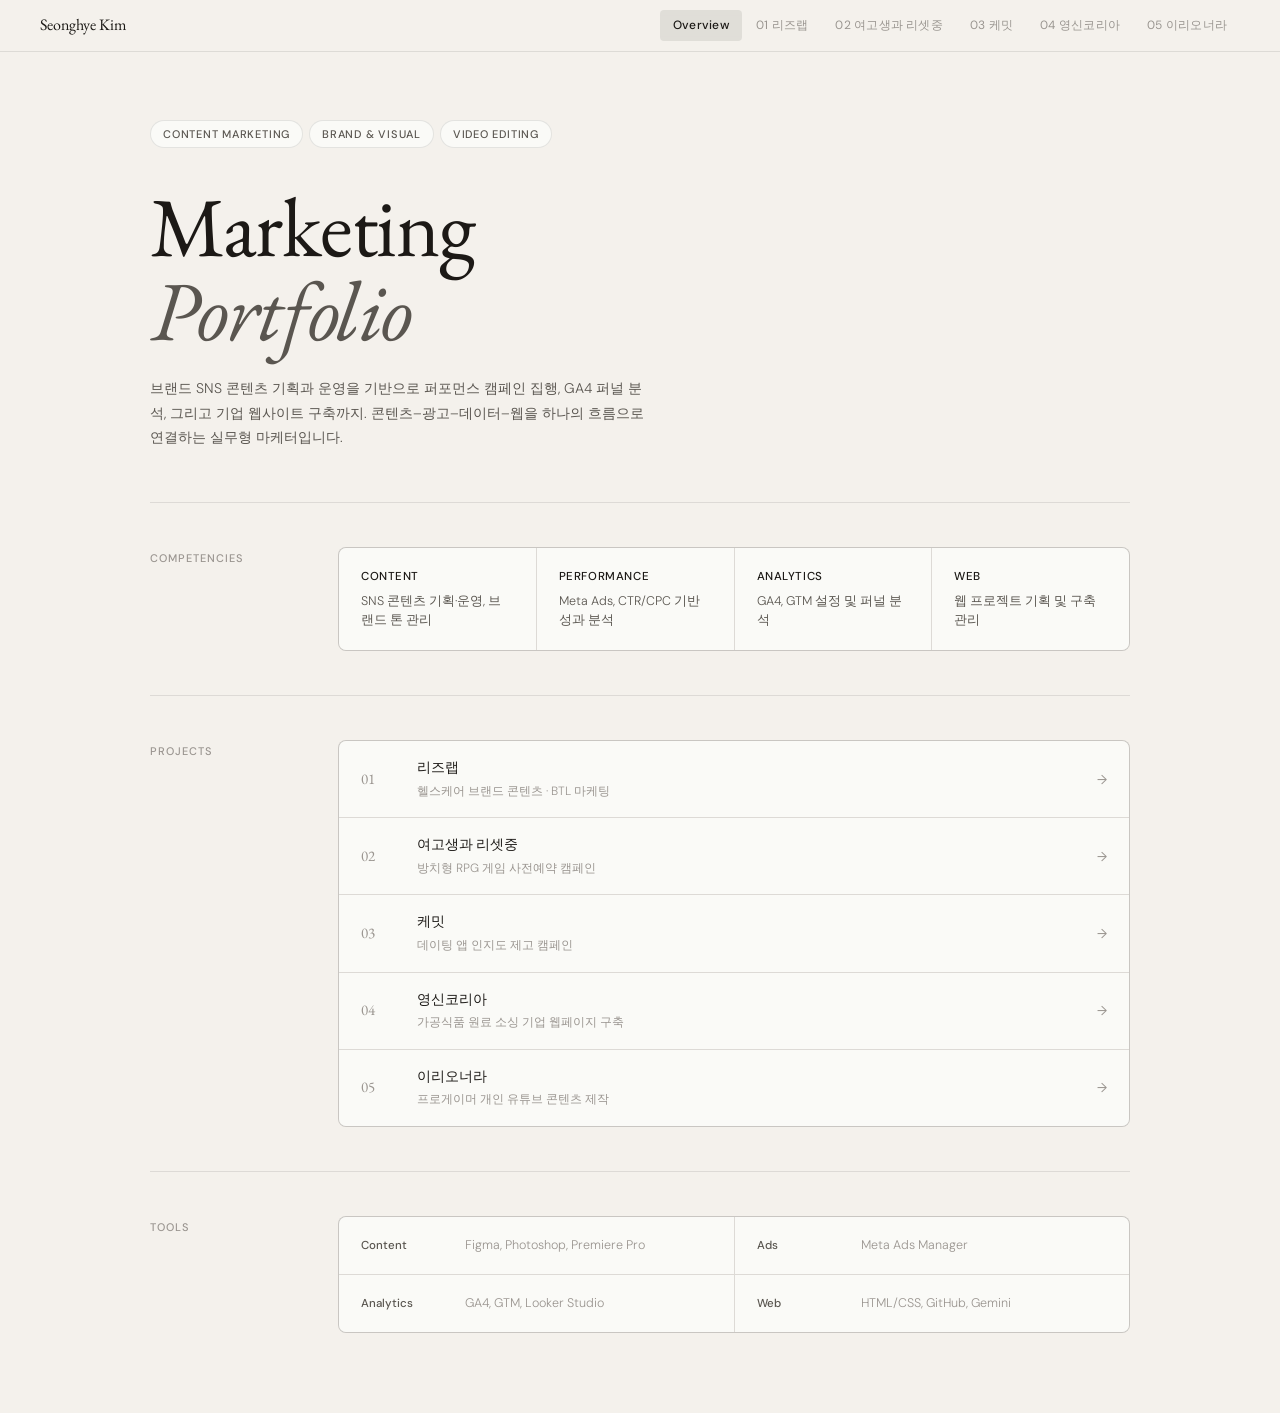
==== index.html @ fffaf322 "Update index.html" ====
<!DOCTYPE html>
<html lang="ko">
<head>
<meta charset="UTF-8">
<meta name="viewport" content="width=device-width, initial-scale=1.0">
<title>Seonghye Kim — Marketing Portfolio</title>
<link rel="icon" href="./img/favicon_2.png?v=2">
<link rel="apple-touch-icon" href="./img/favicon_2.png?v=2">
<link rel="stylesheet" href="./css/style.css">
</head>
<body>

<nav>
  <a class="nav-logo" href="./index.html">Seonghye Kim</a>
  <div class="nav-right">
    <a class="nb on" href="./index.html">Overview</a>
    <a class="nb" href="./leedslab/">01 리즈랩</a>
    <a class="nb" href="./reset/">02 여고생과 리셋중</a>
    <a class="nb" href="./chemeet/">03 케밋</a>
    <a class="nb" href="./yeongshin/">04 영신코리아</a>
    <a class="nb" href="./oner/">05 이리오너라</a>
  </div>
</nav>

<div class="wrap">

  <div class="hero-sec">
    <div class="chip-group">
      <span class="chip">Content Marketing</span>
      <span class="chip">Brand &amp; Visual</span>
      <span class="chip">Video Editing</span>
    </div>
    <h1 class="hero-title">
      Marketing<br><em class="italic-text">Portfolio</em>
    </h1>
    <p class="hero-desc">
      브랜드 SNS 콘텐츠 기획과 운영을 기반으로 퍼포먼스 캠페인 집행, GA4 퍼널 분석, 그리고 기업 웹사이트 구축까지. 콘텐츠–광고–데이터–웹을 하나의 흐름으로 연결하는 실무형 마케터입니다.
    </p>
  </div>

  <div class="main-sec">
    <div class="sec-grid-layout">
      <div class="sec-label">Competencies</div>
      <div class="comp-grid">
        <div class="comp-card"><p class="comp-title">Content</p><p class="comp-text">SNS 콘텐츠 기획·운영, 브랜드 톤 관리</p></div>
        <div class="comp-card"><p class="comp-title">Performance</p><p class="comp-text">Meta Ads, CTR/CPC 기반 성과 분석</p></div>
        <div class="comp-card"><p class="comp-title">Analytics</p><p class="comp-text">GA4, GTM 설정 및 퍼널 분석</p></div>
        <div class="comp-card"><p class="comp-title">Web</p><p class="comp-text">웹 프로젝트 기획 및 구축 관리</p></div>
      </div>
    </div>
  </div>

  <div class="main-sec">
    <div class="sec-grid-layout">
      <div class="sec-label">Projects</div>
      <div class="proj-list">
        <a href="./leedslab/" class="proj-row">
          <span class="proj-num">01</span>
          <span class="proj-info"><strong>리즈랩</strong><span>헬스케어 브랜드 콘텐츠 · BTL 마케팅</span></span>
          <span class="proj-arr">→</span>
        </a>
        <a href="./reset/" class="proj-row">
          <span class="proj-num">02</span>
          <span class="proj-info"><strong>여고생과 리셋중</strong><span>방치형 RPG 게임 사전예약 캠페인</span></span>
          <span class="proj-arr">→</span>
        </a>
        <a href="./chemeet/" class="proj-row">
          <span class="proj-num">03</span>
          <span class="proj-info"><strong>케밋</strong><span>데이팅 앱 인지도 제고 캠페인</span></span>
          <span class="proj-arr">→</span>
        </a>
        <a href="./yeongshin/" class="proj-row">
          <span class="proj-num">04</span>
          <span class="proj-info"><strong>영신코리아</strong><span>가공식품 원료 소싱 기업 웹페이지 구축</span></span>
          <span class="proj-arr">→</span>
        </a>
        <a href="./oner/" class="proj-row">
          <span class="proj-num">05</span>
          <span class="proj-info"><strong>이리오너라</strong><span>프로게이머 개인 유튜브 콘텐츠 제작</span></span>
          <span class="proj-arr">→</span>
        </a>
      </div>
    </div>
  </div>

  <div class="main-sec no-border">
    <div class="sec-grid-layout">
      <div class="sec-label">Tools</div>
      <div class="tools-grid">
        <div class="tool-item"><span class="tool-cat">Content</span><span class="tool-val">Figma, Photoshop, Premiere Pro</span></div>
        <div class="tool-item"><span class="tool-cat">Ads</span><span class="tool-val">Meta Ads Manager</span></div>
        <div class="tool-item"><span class="tool-cat">Analytics</span><span class="tool-val">GA4, GTM, Looker Studio</span></div>
        <div class="tool-item"><span class="tool-cat">Web</span><span class="tool-val">HTML/CSS, GitHub, Gemini</span></div>
      </div>
    </div>
  </div>

</div>
</body>
</html>
---- css/style.css ----
@import url('https://fonts.googleapis.com/css2?family=EB+Garamond:ital,wght@0,400;0,500;1,400&family=DM+Sans:ital,opsz,wght@0,9..40,300;0,9..40,400;0,9..40,500;1,9..40,300&display=swap');

/* ── INITIALIZE ── */
* { margin: 0; padding: 0; box-sizing: border-box; }
:root {
  --bg: #F4F1EC;
  --sur: #FAFAF7;
  --ink: #1C1916;
  --ink2: #5A5650;
  --ink3: #9A9590;
  --ln: rgba(28,25,22,0.10);
  --lns: rgba(28,25,22,0.06);
}
html { scroll-behavior: smooth; }
body { 
  background: var(--bg); 
  color: var(--ink); 
  font-family: 'DM Sans', sans-serif; 
  font-size: 14px; 
  line-height: 1.65; 
  -webkit-font-smoothing: antialiased; 
  padding-top: 52px; 
}

/* ── NAV ── */
nav {
  position: fixed; top: 0; left: 0; right: 0; z-index: 200;
  height: 52px; display: flex; align-items: center;
  padding: 0 40px;
  background: rgba(244,241,236,0.93); backdrop-filter: blur(18px);
  border-bottom: 1px solid var(--ln);
}
.nav-logo { font-family: 'EB Garamond', serif; font-size: 16px; color: var(--ink); text-decoration: none; }
.nav-right { margin-left: auto; display: flex; gap: 1px; }
.nb {
  font-size: 12px; color: var(--ink3); background: none; border: none;
  padding: 6px 13px; border-radius: 4px; cursor: pointer;
  font-family: 'DM Sans', sans-serif; letter-spacing: 0.02em;
  text-decoration: none; display: inline-flex; align-items: center;
  transition: color .15s, background .15s;
}
.nb:hover { color: var(--ink); background: rgba(28,25,22,0.06); }
.nb.on { color: var(--ink); background: rgba(28,25,22,0.09); font-weight: 500; }

/* ── WRAP ── */
.wrap { max-width: 1060px; margin: 0 auto; padding: 0 40px; }

/* ── CHIP ── */
.chip {
  font-size: 11px; font-weight: 500; letter-spacing: .07em; text-transform: uppercase;
  color: var(--ink2); border: 1px solid var(--ln); padding: 4px 12px;
  border-radius: 100px; background: var(--sur);
}

/* ── INDEX PAGE SPECIFIC (Added for clean HTML) ── */
.hero-sec { padding: 68px 0 52px; border-bottom: 1px solid var(--ln); }
.chip-group { display: flex; gap: 6px; margin-bottom: 36px; flex-wrap: wrap; }
.hero-title { font-family: 'EB Garamond', serif; font-size: clamp(42px, 7vw, 84px); font-weight: 400; line-height: 1.0; letter-spacing: -.015em; margin-bottom: 24px; }
.italic-text { font-style: italic; color: var(--ink2); }
.hero-desc { font-size: 14px; color: var(--ink2); max-width: 500px; line-height: 1.75; font-weight: 300; }

.main-sec { padding: 44px 0; border-bottom: 1px solid var(--ln); }
.main-sec.no-border { border-bottom: none; padding-bottom: 80px; }
.sec-grid-layout { display: grid; grid-template-columns: 148px 1fr; gap: 40px; align-items: start; }
.sec-label { font-size: 11px; font-weight: 500; letter-spacing: .09em; text-transform: uppercase; color: var(--ink3); padding-top: 2px; }

.comp-grid { display: grid; grid-template-columns: repeat(4, 1fr); gap: 1px; background: var(--ln); border: 1px solid var(--ln); border-radius: 8px; overflow: hidden; }
.comp-card { background: var(--sur); padding: 20px 22px; }
.comp-title { font-size: 11.5px; font-weight: 500; letter-spacing: .05em; text-transform: uppercase; color: var(--ink); margin-bottom: 5px; }
.comp-text { font-size: 12.5px; color: var(--ink2); font-weight: 300; line-height: 1.55; }

.proj-list { background: var(--ln); border: 1px solid var(--ln); border-radius: 8px; overflow: hidden; display: flex; flex-direction: column; gap: 1px; }
.proj-row { display: grid; grid-template-columns: 36px 1fr 20px; align-items: center; gap: 20px; padding: 16px 22px; background: var(--sur); text-decoration: none; transition: background .12s; }
.proj-row:hover { background: rgba(28,25,22,0.04); }
.proj-num { font-family: 'EB Garamond', serif; font-size: 15px; color: var(--ink3); }
.proj-info { display: flex; flex-direction: column; gap: 2px; }
.proj-info strong { font-size: 13.5px; font-weight: 500; color: var(--ink); }
.proj-info span { font-size: 12px; color: var(--ink3); font-weight: 300; }
.proj-arr { color: var(--ink3); font-size: 13px; transition: transform .15s; justify-self: end; }
.proj-row:hover .proj-arr { transform: translateX(2px); color: var(--ink); }

.tools-grid { display: grid; grid-template-columns: repeat(2, 1fr); gap: 1px; background: var(--ln); border: 1px solid var(--ln); border-radius: 8px; overflow: hidden; }
.tool-item { background: var(--sur); padding: 18px 22px; display: grid; grid-template-columns: 90px 1fr; gap: 14px; align-items: baseline; }
.tool-cat { font-size: 11.5px; font-weight: 500; color: var(--ink2); }
.tool-val { font-size: 12.5px; color: var(--ink3); font-weight: 300; }

/* ── PROJECT PAGE COMPONENTS ── */
.p-header {
  padding: 44px 0 36px; border-bottom: 1px solid var(--ln);
  display: flex; justify-content: space-between; align-items: flex-end; gap: 28px;
}
.p-back {
  display: inline-flex; align-items: center; gap: 5px;
  font-size: 12px; color: var(--ink3); text-decoration: none;
  margin-bottom: 18px; transition: color .15s;
}
.p-back:hover { color: var(--ink); }
.p-title { font-family: 'EB Garamond', serif; font-size: clamp(30px,4.2vw,50px); font-weight: 400; line-height: 1.1; letter-spacing: -.01em; }
.p-title em { font-style: italic; color: var(--ink2); font-size: .9em; }
.p-chips { display: flex; gap: 6px; flex-shrink: 0; align-self: flex-start; margin-top: 4px; flex-wrap: wrap; }

.p-sec { padding: 32px 0; border-bottom: 1px solid var(--lns); }
.p-sec:last-child { border-bottom: none; padding-bottom: 80px; }
.p-sec-row { display: grid; grid-template-columns: 128px 1fr; gap: 36px; align-items: start; }
.p-lbl { font-size: 11px; font-weight: 500; letter-spacing: .09em; text-transform: uppercase; color: var(--ink3); padding-top: 2px; }

.card { background: var(--sur); border: 1px solid var(--ln); border-radius: 8px; padding: 22px 26px; }
.card h4 { font-size: 12.5px; font-weight: 500; color: var(--ink); margin-bottom: 11px; }
.card ul { list-style: none; display: flex; flex-direction: column; gap: 6px; }
.card li { font-size: 13px; color: var(--ink2); font-weight: 300; padding-left: 14px; position: relative; line-height: 1.6; }
.card li::before { content: '–'; position: absolute; left: 0; color: var(--ink3); }
.card p { font-size: 13px; color: var(--ink2); font-weight: 300; line-height: 1.65; }

/* ── GRID HELPERS ── */
.g2 { display: grid; grid-template-columns: 1fr 1fr; gap: 12px; }
.g3 { display: grid; grid-template-columns: 1fr 1fr 1fr; gap: 12px; }
.sp12 { height: 12px; }

/* ── METRICS, FUNNEL, SNS, BTL, PREVIEWS (Original styles preserved) ── */
.m-strip { display: grid; grid-template-columns: repeat(4,1fr); gap: 1px; background: var(--ln); border: 1px solid var(--ln); border-radius: 8px; overflow: hidden; }
.m-cell { background: var(--sur); padding: 18px 20px; }
.mk { font-size: 10px; font-weight: 500; letter-spacing: .07em; text-transform: uppercase; color: var(--ink3); margin-bottom: 4px; }
.mv { font-family: 'EB Garamond', serif; font-size: 24px; color: var(--ink); line-height: 1.1; margin-bottom: 2px; }
.mn { font-size: 11px; color: var(--ink3); font-weight: 300; }

.funnel { border: 1px solid var(--ln); border-radius: 8px; overflow: hidden; background: var(--ln); display: grid; grid-template-columns: 108px 1fr; gap: 1px; }
.f-stage { background: var(--ink); color: rgba(244,241,236,.88); padding: 16px 18px; display: flex; flex-direction: column; justify-content: center; }
.f-stage-n { font-size: 12.5px; font-weight: 500; margin-bottom: 1px; }
.f-stage-s { font-size: 10px; opacity: .4; letter-spacing: .02em; }
.f-body { background: var(--sur); padding: 16px 22px; font-size: 12.5px; color: var(--ink2); font-weight: 300; line-height: 1.6; display: flex; flex-direction: column; gap: 3px; }
.f-body span { display: block; padding-left: 12px; position: relative; }
.f-body span::before { content: '–'; position: absolute; left: 0; color: var(--ink3); }

.sframe { border: 1px solid var(--ln); border-radius: 8px; overflow: hidden; }
.sframe-bar { background: var(--ink); height: 34px; display: flex; align-items: center; padding: 0 12px; gap: 10px; }
.mdots { display: flex; gap: 4px; }
.mdots i { width: 8px; height: 8px; border-radius: 50%; display: block; }
.mdots i:nth-child(1) { background: #FF5F57; }
.mdots i:nth-child(2) { background: #FFBC2E; }
.mdots i:nth-child(3) { background: #28C840; }
.sframe-lbl { font-size: 11px; color: rgba(244,241,236,.4); font-weight: 300; }
.sframe-inner { overflow-y: auto; background: var(--sur); }
.sframe-inner::-webkit-scrollbar { width: 3px; }
.sframe-inner::-webkit-scrollbar-thumb { background: var(--ln); }

.sns-grid { display: grid; grid-template-columns: repeat(3,1fr); gap: 2px; background: var(--ln); }
.sns-cell { aspect-ratio: 1; background: #1e1a14; position: relative; overflow: hidden; }
.sns-cell img { width: 100%; height: 100%; object-fit: cover; display: block; }
.sns-lbl { position: absolute; bottom: 0; left: 0; right: 0; padding: 7px; background: linear-gradient(transparent,rgba(0,0,0,.7)); color: rgba(255,255,255,.75); font-size: 9.5px; font-weight: 500; letter-spacing: .03em; z-index: 1; }

.btl-grid { display: grid; grid-template-columns: 1fr 1fr; gap: 12px; }
.btl-card { border: 1px solid var(--ln); border-radius: 8px; overflow: hidden; background: var(--sur); }
.btl-head { padding: 12px 16px; border-bottom: 1px solid var(--lns); }
.btl-head h5 { font-size: 12.5px; font-weight: 500; color: var(--ink); margin-bottom: 2px; }
.btl-head p { font-size: 11px; color: var(--ink3); font-weight: 300; }
.btl-photos { display: grid; grid-template-columns: 1fr 1fr; gap: 2px; background: var(--ln); padding: 2px; }
.btl-photo { aspect-ratio: 4/3; background: #d5d0c8; overflow: hidden; }
.btl-photo img { width: 100%; height: 100%; object-fit: cover; display: block; }

.lp-bg { background: #09091a; }
.lp-hero { background: linear-gradient(180deg,#0c0c1e,#18073a); padding: 36px 22px 26px; text-align: center; border-bottom: 1px solid rgba(255,255,255,.05); }
.lp-hero h3 { font-size: 17px; font-weight: 700; color: #fff; margin-bottom: 7px; line-height: 1.3; font-family: 'DM Sans', sans-serif; }
.lp-hero p { font-size: 11px; color: rgba(255,255,255,.4); margin-bottom: 16px; }
.lp-cta { display: inline-block; background: #5b21b6; color: white; padding: 9px 20px; border-radius: 6px; font-size: 12px; font-weight: 600; cursor: pointer; }
.lp-form { padding: 22px; }
.lp-form h4 { font-size: 12.5px; font-weight: 600; color: white; margin-bottom: 12px; font-family: 'DM Sans', sans-serif; }
.lp-inp { width: 100%; background: rgba(255,255,255,.06); border: 1px solid rgba(255,255,255,.11); border-radius: 5px; padding: 9px 12px; color: white; font-size: 12px; margin-bottom: 7px; outline: none; font-family: inherit; }
.lp-inp::placeholder { color: rgba(255,255,255,.22); }
.lp-chk { display: flex; gap: 7px; align-items: flex-start; margin-bottom: 7px; }
.lp-chk input { margin-top: 2px; accent-color: #5b21b6; flex-shrink: 0; }
.lp-chk label { font-size: 10px; color: rgba(255,255,255,.3); line-height: 1.45; }
.lp-btn { width: 100%; background: #5b21b6; color: white; border: none; padding: 11px; border-radius: 5px; font-size: 12.5px; font-weight: 600; cursor: pointer; font-family: inherit; margin-top: 4px; }

.em-bg { background: #e5e3df; padding: 18px; }
.em-card { background: #fff; border-radius: 6px; overflow: hidden; box-shadow: 0 2px 10px rgba(0,0,0,.07); }
.em-top { background: #0e0e22; padding: 24px; text-align: center; }
.em-top h3 { font-size: 16px; font-weight: 700; color: white; margin-bottom: 3px; font-family: 'DM Sans', sans-serif; }
.em-top p { font-size: 10.5px; color: rgba(255,255,255,.3); }
.em-body { padding: 22px; }
.em-body p { font-size: 12px; color: #555; margin-bottom: 10px; line-height: 1.65; font-family: 'DM Sans', sans-serif; }
.em-reward { background: linear-gradient(135deg,#0e0e22,#1a1040); border-radius: 7px; padding: 16px; display: grid; grid-template-columns: repeat(3,1fr); gap: 7px; margin: 12px 0; }
.r-item { background: rgba(255,255,255,.07); border-radius: 5px; padding: 10px 6px; text-align: center; }
.r-icon { font-size: 17px; margin-bottom: 4px; }
.r-val { font-size: 11px; font-weight: 700; color: white; }
.r-sub { font-size: 9.5px; color: rgba(255,255,255,.3); margin-top: 1px; }
.em-cta { display: block; background: #5b21b6; color: white; text-align: center; padding: 11px; border-radius: 5px; font-size: 12.5px; font-weight: 600; margin: 12px 0; cursor: pointer; }
.em-foot { font-size: 10px; color: #ccc; text-align: center; }

.vid-zone { border: 1px dashed var(--ln); border-radius: 8px; padding: 36px 20px; text-align: center; cursor: pointer; transition: border-color .15s; background: var(--sur); }
.vid-zone:hover { border-color: var(--ink3); }
.vid-icon { font-size: 24px; color: var(--ink3); margin-bottom: 9px; }
.vid-zone h5 { font-size: 13px; font-weight: 500; color: var(--ink); margin-bottom: 3px; }
.vid-zone p { font-size: 12px; color: var(--ink3); font-weight: 300; }
#ad-video { width: 100%; border-radius: 8px; display: block; background: #000; }
.vid-swap { width: 100%; margin-top: 9px; padding: 8px; background: none; border: 1px solid var(--ln); border-radius: 6px; font-size: 11.5px; color: var(--ink3); cursor: pointer; font-family: inherit; transition: color .15s; }
.vid-swap:hover { color: var(--ink); }

.cr-grid { display: grid; grid-template-columns: repeat(4,1fr); gap: 12px; }
.cr-card { border: 1px solid var(--ln); border-radius: 8px; overflow: hidden; background: var(--sur); }
.cr-head { padding: 11px 14px; border-bottom: 1px solid var(--lns); }
.cr-badge { font-size: 9.5px; font-weight: 600; letter-spacing: .07em; text-transform: uppercase; color: var(--ink3); background: rgba(28,25,22,.07); padding: 2px 7px; border-radius: 3px; display: inline-block; margin-bottom: 4px; }
.cr-head h5 { font-size: 12px; font-weight: 500; color: var(--ink); }
.cr-prev { aspect-ratio: 3/4; overflow: hidden; }
.cr-prev img { width: 100%; height: 100%; object-fit: cover; display: block; }
.cr-notes { padding: 10px 14px; border-top: 1px solid var(--lns); list-style: none; display: flex; flex-direction: column; gap: 2px; }
.cr-notes li { font-size: 11px; color: var(--ink3); font-weight: 300; padding-left: 10px; position: relative; line-height: 1.4; }
.cr-notes li::before { content: '–'; position: absolute; left: 0; }

.perf-cards { display: grid; grid-template-columns: 1fr 1fr; gap: 12px; }
.perf-c { border: 1px solid var(--ln); border-radius: 8px; overflow: hidden; background: var(--sur); }
.perf-c-head { padding: 14px 18px; border-bottom: 1px solid var(--lns); }
.perf-c-head h4 { font-size: 13px; font-weight: 500; color: var(--ink); }
.perf-c-head p { font-size: 11.5px; color: var(--ink3); font-weight: 300; }
.perf-c-body { padding: 14px 18px; display: grid; grid-template-columns: 1fr 1fr; gap: 10px; }
.pk { font-size: 10px; font-weight: 500; letter-spacing: .06em; text-transform: uppercase; color: var(--ink3); margin-bottom: 2px; }
.pv { font-family: 'EB Garamond', serif; font-size: 21px; color: var(--ink); }

.browser { border: 1px solid var(--ln); border-radius: 8px; overflow: hidden; }
.brow-bar { height: 36px; background: #eceae5; display: flex; align-items: center; padding: 0 12px; gap: 12px; border-bottom: 1px solid var(--ln); }
.bdots { display: flex; gap: 4px; }
.bdots span { width: 9px; height: 9px; border-radius: 50%; display: block; }
.bdots span:nth-child(1) { background: #FF5F57; }
.bdots span:nth-child(2) { background: #FFBC2E; }
.bdots span:nth-child(3) { background: #28C840; }
.burl { flex: 1; background: white; border: 1px solid var(--ln); border-radius: 4px; padding: 4px 11px; font-size: 11px; color: var(--ink3); }
.web-nav-bar { background: white; border-bottom: 1px solid #eee; padding: 11px 28px; display: flex; align-items: center; gap: 24px; }
.web-logo { font-weight: 700; font-size: 14px; color: #1e3a5f; }
.web-nav-bar a { font-size: 11.5px; color: #888; text-decoration: none; }
.web-hero-block { background: linear-gradient(135deg,#1e3a5f,#0c1f36); padding: 36px 28px; text-align: center; color: white; }
.web-hero-block h2 { font-size: 20px; font-weight: 700; margin-bottom: 7px; line-height: 1.35; font-family: 'DM Sans', sans-serif; }
.web-hero-block p { font-size: 11px; opacity: .5; margin-bottom: 16px; line-height: 1.6; }
.web-cta-btn { background: #d48a08; color: white; padding: 9px 22px; border-radius: 5px; font-size: 12px; font-weight: 600; display: inline-block; cursor: pointer; }
.web-prods { display: grid; grid-template-columns: repeat(4,1fr); border-top: 1px solid #eee; }
.web-prod { padding: 16px 12px; text-align: center; border-right: 1px solid #eee; background: white; }
.web-prod:last-child { border-right: none; }
.web-prod-icon { font-size: 18px; margin-bottom: 6px; }
.web-prod h5 { font-size: 11px; font-weight: 600; color: #222; margin-bottom: 1px; }
.web-prod p { font-size: 10px; color: #aaa; }

.yt-pager { position: relative; }
.yt-slide { display: none; }
.yt-slide.active { display: block; }
.yt-slide-inner { display: grid; grid-template-columns: 280px 1fr; gap: 28px; align-items: start; }
.yt-embed-wrap { position: relative; padding-bottom: 177.78%; height: 0; overflow: hidden; background: #000; border-radius: 8px; }
.yt-embed-wrap iframe { position: absolute; top: 0; left: 0; width: 100%; height: 100%; border: none; }
.yt-slide-num { font-size: 11px; font-weight: 500; letter-spacing: .07em; text-transform: uppercase; color: var(--ink3); margin-bottom: 12px; }
.yt-slide-title { font-family: 'EB Garamond', serif; font-size: 22px; font-weight: 400; color: var(--ink); margin-bottom: 10px; line-height: 1.3; }
.yt-slide-desc { font-size: 13px; color: var(--ink2); font-weight: 300; line-height: 1.65; }
.yt-controls { display: flex; align-items: center; gap: 16px; margin-top: 20px; }
.yt-btn { background: none; border: 1px solid var(--ln); border-radius: 4px; width: 32px; height: 32px; font-size: 14px; color: var(--ink2); cursor: pointer; font-family: inherit; transition: all .15s; display: flex; align-items: center; justify-content: center; }
.yt-btn:hover:not(:disabled) { background: var(--ink); color: var(--bg); border-color: var(--ink); }
.yt-btn:disabled { opacity: 0.3; cursor: default; }
.yt-dots { display: flex; gap: 6px; }
.yt-dot { width: 6px; height: 6px; border-radius: 50%; background: var(--ln); cursor: pointer; transition: background .15s; border: none; display: block; }
.yt-dot.active { background: var(--ink); }

/* ── ANIMATE ── */
@keyframes up { from { opacity:0; transform:translateY(10px); } to { opacity:1; transform:translateY(0); } }
.wrap > * { animation: up .3s ease both; }
.wrap > *:nth-child(2) { animation-delay: .05s; }
.wrap > *:nth-child(3) { animation-delay: .10s; }
.wrap > *:nth-child(4) { animation-delay: .15s; }
.wrap > *:nth-child(5) { animation-delay: .20s; }
.wrap > *:nth-child(6) { animation-delay: .22s; }

/* ── RESPONSIVE CORE ── */
@media (max-width: 840px) {
  nav { padding: 0 18px; justify-content: space-between; }
  .nav-right { 
    overflow-x: auto; 
    white-space: nowrap; 
    gap: 0; 
    -webkit-overflow-scrolling: touch;
    scrollbar-width: none; 
  }
  .nav-right::-webkit-scrollbar { display: none; }
  .nb { padding: 6px 10px; flex-shrink: 0; font-size: 11px; }

  .wrap { padding: 0 18px; }
  .hero-sec { padding: 40px 0; }
  .hero-title { font-size: 42px; }

  /* Grid to List */
  .sec-grid-layout { grid-template-columns: 1fr; gap: 16px; }
  .sec-label { color: var(--ink); font-weight: 700; padding-top: 0; }
  .p-sec-row { grid-template-columns: 1fr; gap: 14px; }
  
  /* Grid Helpers */
  .g2, .g3, .perf-cards, .cr-grid, .btl-grid { grid-template-columns: 1fr; }
  .m-strip { grid-template-columns: repeat(2,1fr); }
  .comp-grid { grid-template-columns: repeat(2, 1fr); }
  .tools-grid { grid-template-columns: 1fr; }

  /* Header */
  .p-header { flex-direction: column; align-items: flex-start; gap: 16px; padding: 32px 0 24px; }
  
  /* Mockups */
  .web-prods { grid-template-columns: repeat(2,1fr); }
  .yt-slide-inner { grid-template-columns: 1fr; }
}

@media (max-width: 480px) {
  .hero-title { font-size: 36px; }
  .comp-grid { grid-template-columns: 1fr; }
  .tool-item { grid-template-columns: 1fr; gap: 4px; }
  .m-strip { grid-template-columns: 1fr; }
  .f-stage { padding: 12px; }
}
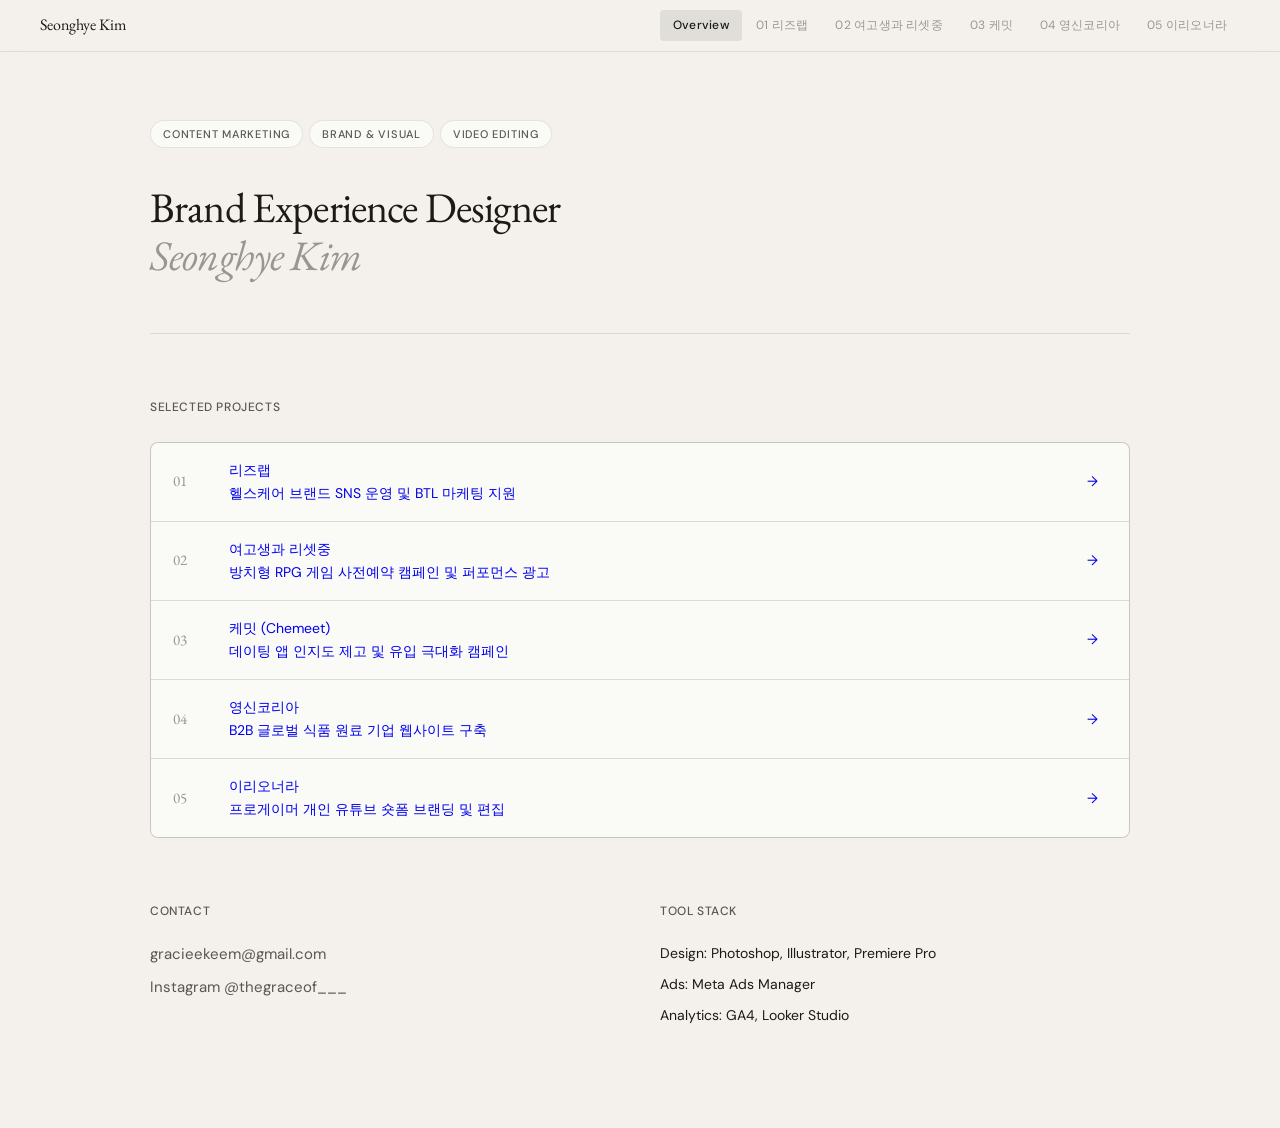
==== commit 522b3aca: "Update index.html" ====
--- a/index.html
+++ b/index.html
@@ -24,77 +24,90 @@
 
 <div class="wrap">
 
-  <div class="hero-sec">
-    <div class="chip-group">
+  <div style="padding:68px 0 52px; border-bottom:1px solid var(--ln)">
+    <div style="display:flex; gap:6px; margin-bottom:36px; flex-wrap:wrap">
       <span class="chip">Content Marketing</span>
-      <span class="chip">Brand &amp; Visual</span>
+      <span class="chip">Brand & Visual</span>
       <span class="chip">Video Editing</span>
     </div>
-    <h1 class="hero-title">
-      Marketing<br><em class="italic-text">Portfolio</em>
+    <h1 style="font-family:'EB Garamond', serif; font-size:42px; font-weight:400; line-height:1.15; letter-spacing:-0.02em;">
+      Brand Experience Designer<br>
+      <span style="font-style:italic; color:var(--ink3)">Seonghye Kim</span>
     </h1>
-    <p class="hero-desc">
-      브랜드 SNS 콘텐츠 기획과 운영을 기반으로 퍼포먼스 캠페인 집행, GA4 퍼널 분석, 그리고 기업 웹사이트 구축까지. 콘텐츠–광고–데이터–웹을 하나의 흐름으로 연결하는 실무형 마케터입니다.
-    </p>
   </div>
 
-  <div class="main-sec">
-    <div class="sec-grid-layout">
-      <div class="sec-label">Competencies</div>
-      <div class="comp-grid">
-        <div class="comp-card"><p class="comp-title">Content</p><p class="comp-text">SNS 콘텐츠 기획·운영, 브랜드 톤 관리</p></div>
-        <div class="comp-card"><p class="comp-title">Performance</p><p class="comp-text">Meta Ads, CTR/CPC 기반 성과 분석</p></div>
-        <div class="comp-card"><p class="comp-title">Analytics</p><p class="comp-text">GA4, GTM 설정 및 퍼널 분석</p></div>
-        <div class="comp-card"><p class="comp-title">Web</p><p class="comp-text">웹 프로젝트 기획 및 구축 관리</p></div>
-      </div>
+  <div style="padding:64px 0">
+    <div style="font-size:12px; font-weight:500; color:var(--ink2); margin-bottom:24px; letter-spacing:0.05em; text-transform:uppercase">Selected Projects</div>
+    
+    <div style="display:flex; flex-direction:column; gap:1px; background:var(--ln); border:1px solid var(--ln); border-radius:8px; overflow:hidden">
+      
+      <a href="./leedslab/" class="proj-row">
+        <div class="proj-num">01</div>
+        <div class="proj-txt">
+          <div class="proj-name">리즈랩</div>
+          <div class="proj-desc">헬스케어 브랜드 SNS 운영 및 BTL 마케팅 지원</div>
+        </div>
+        <div class="proj-arrow">→</div>
+      </a>
+
+      <a href="./reset/" class="proj-row">
+        <div class="proj-num">02</div>
+        <div class="proj-txt">
+          <div class="proj-name">여고생과 리셋중</div>
+          <div class="proj-desc">방치형 RPG 게임 사전예약 캠페인 및 퍼포먼스 광고</div>
+        </div>
+        <div class="proj-arrow">→</div>
+      </a>
+
+      <a href="./chemeet/" class="proj-row">
+        <div class="proj-num">03</div>
+        <div class="proj-txt">
+          <div class="proj-name">케밋 (Chemeet)</div>
+          <div class="proj-desc">데이팅 앱 인지도 제고 및 유입 극대화 캠페인</div>
+        </div>
+        <div class="proj-arrow">→</div>
+      </a>
+
+      <a href="./yeongshin/" class="proj-row">
+        <div class="proj-num">04</div>
+        <div class="proj-txt">
+          <div class="proj-name">영신코리아</div>
+          <div class="proj-desc">B2B 글로벌 식품 원료 기업 웹사이트 구축</div>
+        </div>
+        <div class="proj-arrow">→</div>
+      </a>
+
+      <a href="./oner/" class="proj-row">
+        <div class="proj-num">05</div>
+        <div class="proj-txt">
+          <div class="proj-name">이리오너라</div>
+          <div class="proj-desc">프로게이머 개인 유튜브 숏폼 브랜딩 및 편집</div>
+        </div>
+        <div class="proj-arrow">→</div>
+      </a>
+
     </div>
   </div>
 
-  <div class="main-sec">
-    <div class="sec-grid-layout">
-      <div class="sec-label">Projects</div>
-      <div class="proj-list">
-        <a href="./leedslab/" class="proj-row">
-          <span class="proj-num">01</span>
-          <span class="proj-info"><strong>리즈랩</strong><span>헬스케어 브랜드 콘텐츠 · BTL 마케팅</span></span>
-          <span class="proj-arr">→</span>
-        </a>
-        <a href="./reset/" class="proj-row">
-          <span class="proj-num">02</span>
-          <span class="proj-info"><strong>여고생과 리셋중</strong><span>방치형 RPG 게임 사전예약 캠페인</span></span>
-          <span class="proj-arr">→</span>
-        </a>
-        <a href="./chemeet/" class="proj-row">
-          <span class="proj-num">03</span>
-          <span class="proj-info"><strong>케밋</strong><span>데이팅 앱 인지도 제고 캠페인</span></span>
-          <span class="proj-arr">→</span>
-        </a>
-        <a href="./yeongshin/" class="proj-row">
-          <span class="proj-num">04</span>
-          <span class="proj-info"><strong>영신코리아</strong><span>가공식품 원료 소싱 기업 웹페이지 구축</span></span>
-          <span class="proj-arr">→</span>
-        </a>
-        <a href="./oner/" class="proj-row">
-          <span class="proj-num">05</span>
-          <span class="proj-info"><strong>이리오너라</strong><span>프로게이머 개인 유튜브 콘텐츠 제작</span></span>
-          <span class="proj-arr">→</span>
-        </a>
+  <div style="padding-bottom:100px; display:grid; grid-template-columns:repeat(auto-fit, minmax(280px, 1fr)); gap:40px">
+    <div>
+      <div style="font-size:12px; font-weight:500; color:var(--ink2); margin-bottom:20px; letter-spacing:0.05em">CONTACT</div>
+      <div style="font-size:15px; color:var(--ink2)">
+        <p style="margin-bottom:8px">gracieekeem@gmail.com</p>
+        <p>Instagram @thegraceof___</p>
       </div>
     </div>
-  </div>
-
-  <div class="main-sec no-border">
-    <div class="sec-grid-layout">
-      <div class="sec-label">Tools</div>
-      <div class="tools-grid">
-        <div class="tool-item"><span class="tool-cat">Content</span><span class="tool-val">Figma, Photoshop, Premiere Pro</span></div>
-        <div class="tool-item"><span class="tool-cat">Ads</span><span class="tool-val">Meta Ads Manager</span></div>
-        <div class="tool-item"><span class="tool-cat">Analytics</span><span class="tool-val">GA4, GTM, Looker Studio</span></div>
-        <div class="tool-item"><span class="tool-cat">Web</span><span class="tool-val">HTML/CSS, GitHub, Gemini</span></div>
+    <div>
+      <div style="font-size:12px; font-weight:500; color:var(--ink2); margin-bottom:20px; letter-spacing:0.05em">TOOL STACK</div>
+      <div style="display:flex; flex-direction:column; gap:8px">
+        <div class="skill-tag">Design: Photoshop, Illustrator, Premiere Pro</div>
+        <div class="skill-tag">Ads: Meta Ads Manager</div>
+        <div class="skill-tag">Analytics: GA4, Looker Studio</div>
       </div>
     </div>
   </div>
 
 </div>
+
 </body>
 </html>
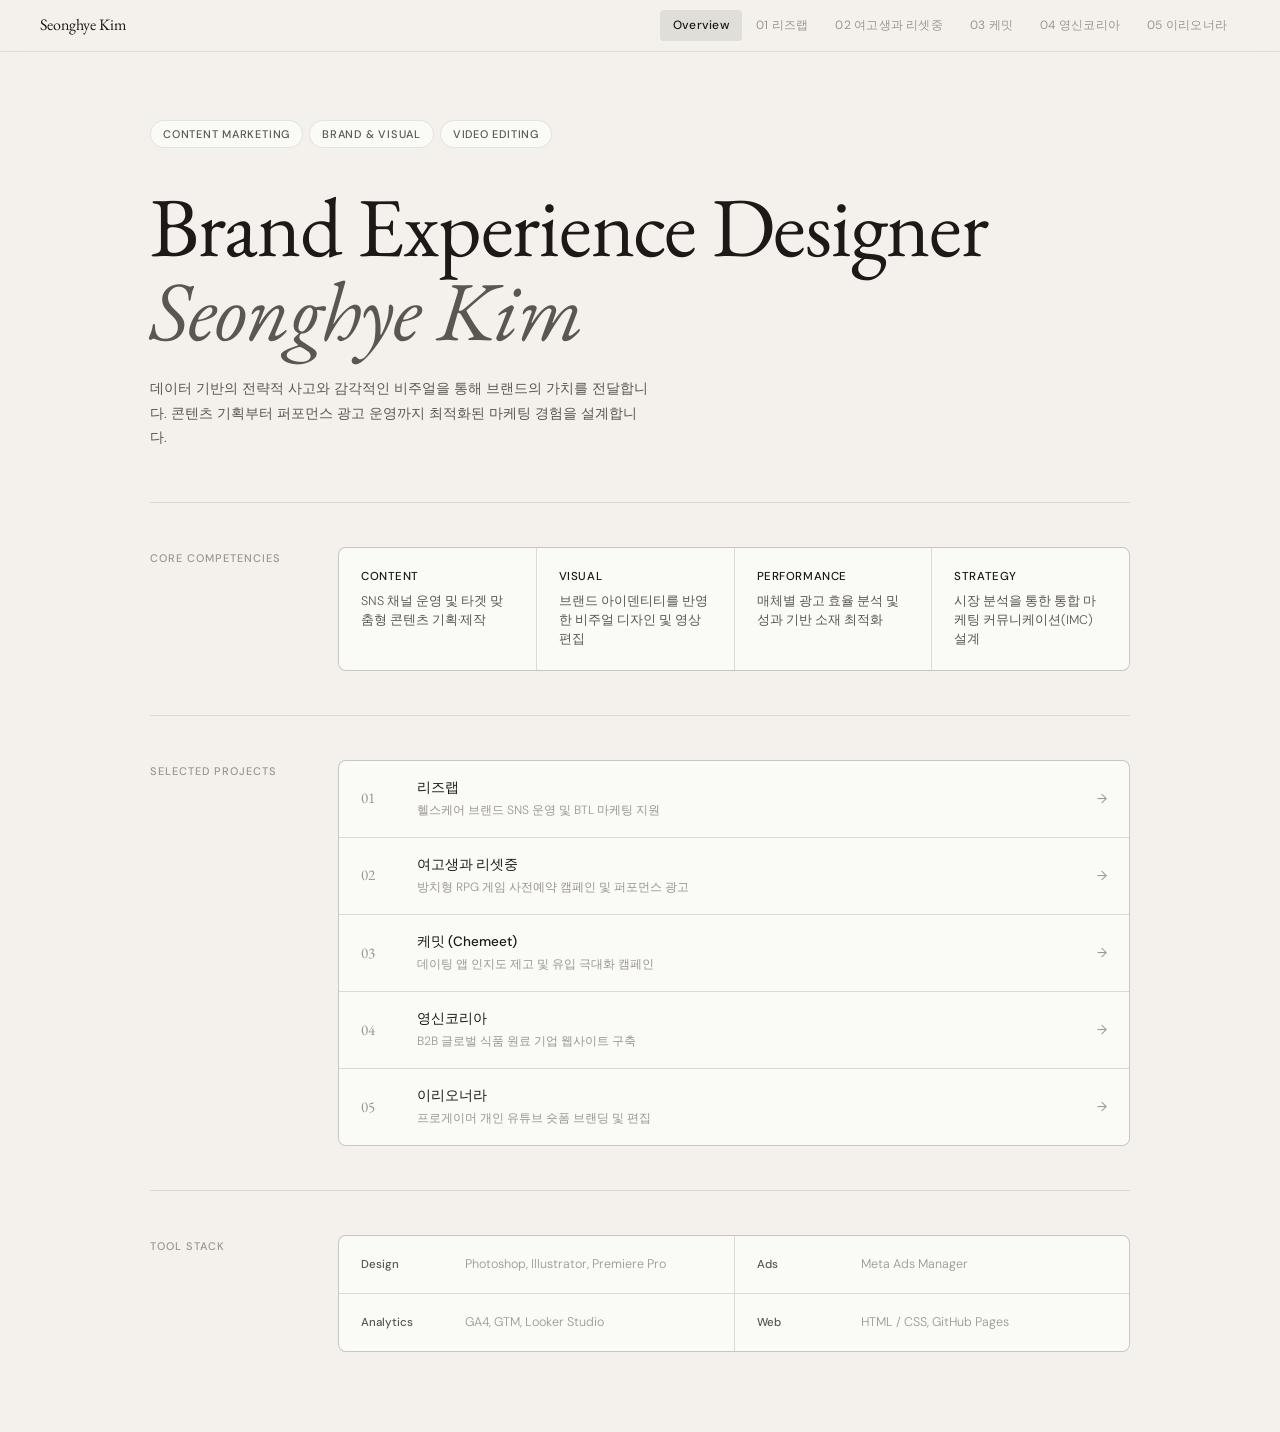
==== commit cb058470: "Update index.html" ====
--- a/index.html
+++ b/index.html
@@ -5,7 +5,6 @@
 <meta name="viewport" content="width=device-width, initial-scale=1.0">
 <title>Seonghye Kim — Marketing Portfolio</title>
 <link rel="icon" href="./img/favicon_2.png?v=2">
-<link rel="apple-touch-icon" href="./img/favicon_2.png?v=2">
 <link rel="stylesheet" href="./css/style.css">
 </head>
 <body>
@@ -24,85 +23,117 @@
 
 <div class="wrap">
 
-  <div style="padding:68px 0 52px; border-bottom:1px solid var(--ln)">
-    <div style="display:flex; gap:6px; margin-bottom:36px; flex-wrap:wrap">
+  <div class="hero-sec">
+    <div class="chip-group">
       <span class="chip">Content Marketing</span>
       <span class="chip">Brand & Visual</span>
       <span class="chip">Video Editing</span>
     </div>
-    <h1 style="font-family:'EB Garamond', serif; font-size:42px; font-weight:400; line-height:1.15; letter-spacing:-0.02em;">
+    <h1 class="hero-title">
       Brand Experience Designer<br>
-      <span style="font-style:italic; color:var(--ink3)">Seonghye Kim</span>
+      <span class="italic-text">Seonghye Kim</span>
     </h1>
+    <p class="hero-desc">데이터 기반의 전략적 사고와 감각적인 비주얼을 통해 브랜드의 가치를 전달합니다. 콘텐츠 기획부터 퍼포먼스 광고 운영까지 최적화된 마케팅 경험을 설계합니다.</p>
   </div>
 
-  <div style="padding:64px 0">
-    <div style="font-size:12px; font-weight:500; color:var(--ink2); margin-bottom:24px; letter-spacing:0.05em; text-transform:uppercase">Selected Projects</div>
-    
-    <div style="display:flex; flex-direction:column; gap:1px; background:var(--ln); border:1px solid var(--ln); border-radius:8px; overflow:hidden">
-      
-      <a href="./leedslab/" class="proj-row">
-        <div class="proj-num">01</div>
-        <div class="proj-txt">
-          <div class="proj-name">리즈랩</div>
-          <div class="proj-desc">헬스케어 브랜드 SNS 운영 및 BTL 마케팅 지원</div>
+  <div class="main-sec">
+    <div class="sec-grid-layout">
+      <div class="sec-label">Core Competencies</div>
+      <div class="comp-grid">
+        <div class="comp-card">
+          <div class="comp-title">Content</div>
+          <p class="comp-text">SNS 채널 운영 및 타겟 맞춤형 콘텐츠 기획·제작</p>
         </div>
-        <div class="proj-arrow">→</div>
-      </a>
-
-      <a href="./reset/" class="proj-row">
-        <div class="proj-num">02</div>
-        <div class="proj-txt">
-          <div class="proj-name">여고생과 리셋중</div>
-          <div class="proj-desc">방치형 RPG 게임 사전예약 캠페인 및 퍼포먼스 광고</div>
+        <div class="comp-card">
+          <div class="comp-title">Visual</div>
+          <p class="comp-text">브랜드 아이덴티티를 반영한 비주얼 디자인 및 영상 편집</p>
         </div>
-        <div class="proj-arrow">→</div>
-      </a>
-
-      <a href="./chemeet/" class="proj-row">
-        <div class="proj-num">03</div>
-        <div class="proj-txt">
-          <div class="proj-name">케밋 (Chemeet)</div>
-          <div class="proj-desc">데이팅 앱 인지도 제고 및 유입 극대화 캠페인</div>
+        <div class="comp-card">
+          <div class="comp-title">Performance</div>
+          <p class="comp-text">매체별 광고 효율 분석 및 성과 기반 소재 최적화</p>
         </div>
-        <div class="proj-arrow">→</div>
-      </a>
-
-      <a href="./yeongshin/" class="proj-row">
-        <div class="proj-num">04</div>
-        <div class="proj-txt">
-          <div class="proj-name">영신코리아</div>
-          <div class="proj-desc">B2B 글로벌 식품 원료 기업 웹사이트 구축</div>
+        <div class="comp-card">
+          <div class="comp-title">Strategy</div>
+          <p class="comp-text">시장 분석을 통한 통합 마케팅 커뮤니케이션(IMC) 설계</p>
         </div>
-        <div class="proj-arrow">→</div>
-      </a>
-
-      <a href="./oner/" class="proj-row">
-        <div class="proj-num">05</div>
-        <div class="proj-txt">
-          <div class="proj-name">이리오너라</div>
-          <div class="proj-desc">프로게이머 개인 유튜브 숏폼 브랜딩 및 편집</div>
-        </div>
-        <div class="proj-arrow">→</div>
-      </a>
-
+      </div>
     </div>
   </div>
 
-  <div style="padding-bottom:100px; display:grid; grid-template-columns:repeat(auto-fit, minmax(280px, 1fr)); gap:40px">
-    <div>
-      <div style="font-size:12px; font-weight:500; color:var(--ink2); margin-bottom:20px; letter-spacing:0.05em">CONTACT</div>
-      <div style="font-size:15px; color:var(--ink2)">
-        <p style="margin-bottom:8px">gracieekeem@gmail.com</p>
-        <p>Instagram @thegraceof___</p>
+  <div class="main-sec">
+    <div class="sec-grid-layout">
+      <div class="sec-label">Selected Projects</div>
+      <div class="proj-list">
+        
+        <a href="./leedslab/" class="proj-row">
+          <div class="proj-num">01</div>
+          <div class="proj-info">
+            <strong>리즈랩</strong>
+            <span>헬스케어 브랜드 SNS 운영 및 BTL 마케팅 지원</span>
+          </div>
+          <div class="proj-arr">→</div>
+        </a>
+
+        <a href="./reset/" class="proj-row">
+          <div class="proj-num">02</div>
+          <div class="proj-info">
+            <strong>여고생과 리셋중</strong>
+            <span>방치형 RPG 게임 사전예약 캠페인 및 퍼포먼스 광고</span>
+          </div>
+          <div class="proj-arr">→</div>
+        </a>
+
+        <a href="./chemeet/" class="proj-row">
+          <div class="proj-num">03</div>
+          <div class="proj-info">
+            <strong>케밋 (Chemeet)</strong>
+            <span>데이팅 앱 인지도 제고 및 유입 극대화 캠페인</span>
+          </div>
+          <div class="proj-arr">→</div>
+        </a>
+
+        <a href="./yeongshin/" class="proj-row">
+          <div class="proj-num">04</div>
+          <div class="proj-info">
+            <strong>영신코리아</strong>
+            <span>B2B 글로벌 식품 원료 기업 웹사이트 구축</span>
+          </div>
+          <div class="proj-arr">→</div>
+        </a>
+
+        <a href="./oner/" class="proj-row">
+          <div class="proj-num">05</div>
+          <div class="proj-info">
+            <strong>이리오너라</strong>
+            <span>프로게이머 개인 유튜브 숏폼 브랜딩 및 편집</span>
+          </div>
+          <div class="proj-arr">→</div>
+        </a>
+
       </div>
     </div>
-    <div>
-      <div style="font-size:12px; font-weight:500; color:var(--ink2); margin-bottom:20px; letter-spacing:0.05em">TOOL STACK</div>
-      <div style="display:flex; flex-direction:column; gap:8px">
-        <div class="skill-tag">Design: Photoshop, Illustrator, Premiere Pro</div>
-        <div class="skill-tag">Ads: Meta Ads Manager</div>
-        <div class="skill-tag">Analytics: GA4, Looker Studio</div>
+  </div>
+
+  <div class="main-sec no-border">
+    <div class="sec-grid-layout">
+      <div class="sec-label">Tool Stack</div>
+      <div class="tools-grid">
+        <div class="tool-item">
+          <span class="tool-cat">Design</span>
+          <span class="tool-val">Photoshop, Illustrator, Premiere Pro</span>
+        </div>
+        <div class="tool-item">
+          <span class="tool-cat">Ads</span>
+          <span class="tool-val">Meta Ads Manager</span>
+        </div>
+        <div class="tool-item">
+          <span class="tool-cat">Analytics</span>
+          <span class="tool-val">GA4, GTM, Looker Studio</span>
+        </div>
+        <div class="tool-item">
+          <span class="tool-cat">Web</span>
+          <span class="tool-val">HTML / CSS, GitHub Pages</span>
+        </div>
       </div>
     </div>
   </div>
--- a/css/style.css
+++ b/css/style.css
@@ -52,7 +52,7 @@
   border-radius: 100px; background: var(--sur);
 }
 
-/* ── INDEX PAGE SPECIFIC (Added for clean HTML) ── */
+/* ── INDEX PAGE SPECIFIC ── */
 .hero-sec { padding: 68px 0 52px; border-bottom: 1px solid var(--ln); }
 .chip-group { display: flex; gap: 6px; margin-bottom: 36px; flex-wrap: wrap; }
 .hero-title { font-family: 'EB Garamond', serif; font-size: clamp(42px, 7vw, 84px); font-weight: 400; line-height: 1.0; letter-spacing: -.015em; margin-bottom: 24px; }
@@ -116,7 +116,7 @@
 .g3 { display: grid; grid-template-columns: 1fr 1fr 1fr; gap: 12px; }
 .sp12 { height: 12px; }
 
-/* ── METRICS, FUNNEL, SNS, BTL, PREVIEWS (Original styles preserved) ── */
+/* ── METRICS, FUNNEL, SNS, BTL, PREVIEWS ── */
 .m-strip { display: grid; grid-template-columns: repeat(4,1fr); gap: 1px; background: var(--ln); border: 1px solid var(--ln); border-radius: 8px; overflow: hidden; }
 .m-cell { background: var(--sur); padding: 18px 20px; }
 .mk { font-size: 10px; font-weight: 500; letter-spacing: .07em; text-transform: uppercase; color: var(--ink3); margin-bottom: 4px; }
@@ -157,6 +157,7 @@
 .btl-photo { aspect-ratio: 4/3; background: #d5d0c8; overflow: hidden; }
 .btl-photo img { width: 100%; height: 100%; object-fit: cover; display: block; }
 
+/* ── PREVIEWS (RPG, WEB, YT) ── */
 .lp-bg { background: #09091a; }
 .lp-hero { background: linear-gradient(180deg,#0c0c1e,#18073a); padding: 36px 22px 26px; text-align: center; border-bottom: 1px solid rgba(255,255,255,.05); }
 .lp-hero h3 { font-size: 17px; font-weight: 700; color: #fff; margin-bottom: 7px; line-height: 1.3; font-family: 'DM Sans', sans-serif; }
@@ -263,19 +264,13 @@
 .wrap > *:nth-child(5) { animation-delay: .20s; }
 .wrap > *:nth-child(6) { animation-delay: .22s; }
 
-/* ── RESPONSIVE CORE ── */
+/* ── RESPONSIVE (840px 이하는 모바일로 간주) ── */
 @media (max-width: 840px) {
-  nav { padding: 0 18px; justify-content: space-between; }
-  .nav-right { 
-    overflow-x: auto; 
-    white-space: nowrap; 
-    gap: 0; 
-    -webkit-overflow-scrolling: touch;
-    scrollbar-width: none; 
-  }
-  .nav-right::-webkit-scrollbar { display: none; }
-  .nb { padding: 6px 10px; flex-shrink: 0; font-size: 11px; }
-
+  nav { padding: 0 18px; justify-content: center; } /* 로고를 중앙 정렬하거나 간격 조정 */
+  
+  /* [변경] 모바일에서 상단 프로젝트 메뉴 전체 숨김 */
+  .nav-right { display: none; }
+  
   .wrap { padding: 0 18px; }
   .hero-sec { padding: 40px 0; }
   .hero-title { font-size: 42px; }
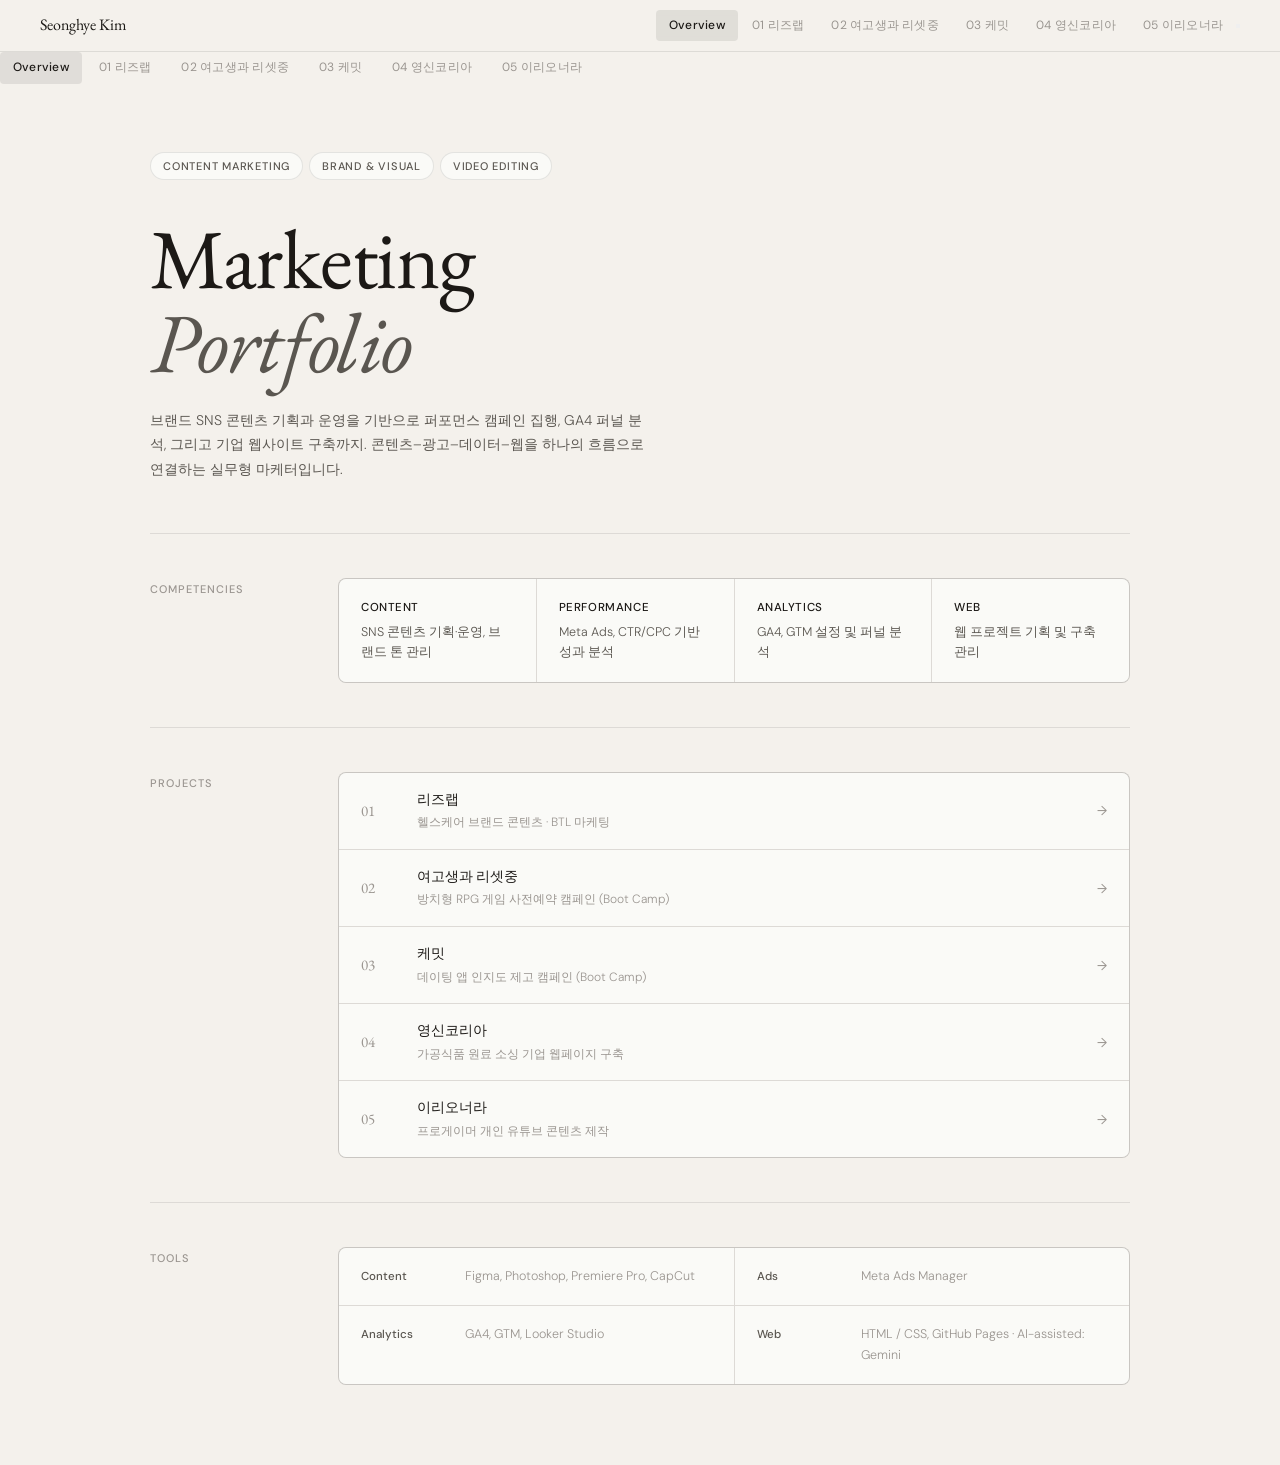
==== commit 980d8914: "Update index.html" ====
--- a/index.html
+++ b/index.html
@@ -1,10 +1,11 @@
+
 <!DOCTYPE html>
 <html lang="ko">
 <head>
 <meta charset="UTF-8">
 <meta name="viewport" content="width=device-width, initial-scale=1.0">
 <title>Seonghye Kim — Marketing Portfolio</title>
-<link rel="icon" href="./img/favicon_2.png?v=2">
+<link rel="icon" href="./img/favicon_2.png">
 <link rel="stylesheet" href="./css/style.css">
 </head>
 <body>
@@ -19,126 +20,112 @@
     <a class="nb" href="./yeongshin/">04 영신코리아</a>
     <a class="nb" href="./oner/">05 이리오너라</a>
   </div>
+  <button class="ham" id="ham" onclick="toggleMenu()" aria-label="메뉴"><span></span><span></span><span></span></button>
 </nav>
+<div class="mobile-menu" id="mobile-menu">
+  <a class="nb on" href="./index.html">Overview</a>
+  <a class="nb" href="./leedslab/">01 리즈랩</a>
+  <a class="nb" href="./reset/">02 여고생과 리셋중</a>
+  <a class="nb" href="./chemeet/">03 케밋</a>
+  <a class="nb" href="./yeongshin/">04 영신코리아</a>
+  <a class="nb" href="./oner/">05 이리오너라</a>
+</div>
 
 <div class="wrap">
 
-  <div class="hero-sec">
-    <div class="chip-group">
+  <!-- HERO -->
+  <div style="padding:68px 0 52px;border-bottom:1px solid var(--ln)">
+    <div style="display:flex;gap:6px;margin-bottom:36px;flex-wrap:wrap">
       <span class="chip">Content Marketing</span>
-      <span class="chip">Brand & Visual</span>
+      <span class="chip">Brand &amp; Visual</span>
       <span class="chip">Video Editing</span>
     </div>
-    <h1 class="hero-title">
-      Brand Experience Designer<br>
-      <span class="italic-text">Seonghye Kim</span>
+    <h1 style="font-family:'EB Garamond',serif;font-size:clamp(50px,7vw,84px);font-weight:400;line-height:1.0;letter-spacing:-.015em;margin-bottom:24px">
+      Marketing<br><em style="font-style:italic;color:var(--ink2)">Portfolio</em>
     </h1>
-    <p class="hero-desc">데이터 기반의 전략적 사고와 감각적인 비주얼을 통해 브랜드의 가치를 전달합니다. 콘텐츠 기획부터 퍼포먼스 광고 운영까지 최적화된 마케팅 경험을 설계합니다.</p>
+    <p style="font-size:14px;color:var(--ink2);max-width:500px;line-height:1.75;font-weight:300">
+      브랜드 SNS 콘텐츠 기획과 운영을 기반으로 퍼포먼스 캠페인 집행, GA4 퍼널 분석, 그리고 기업 웹사이트 구축까지. 콘텐츠–광고–데이터–웹을 하나의 흐름으로 연결하는 실무형 마케터입니다.
+    </p>
   </div>
 
-  <div class="main-sec">
-    <div class="sec-grid-layout">
-      <div class="sec-label">Core Competencies</div>
-      <div class="comp-grid">
-        <div class="comp-card">
-          <div class="comp-title">Content</div>
-          <p class="comp-text">SNS 채널 운영 및 타겟 맞춤형 콘텐츠 기획·제작</p>
-        </div>
-        <div class="comp-card">
-          <div class="comp-title">Visual</div>
-          <p class="comp-text">브랜드 아이덴티티를 반영한 비주얼 디자인 및 영상 편집</p>
-        </div>
-        <div class="comp-card">
-          <div class="comp-title">Performance</div>
-          <p class="comp-text">매체별 광고 효율 분석 및 성과 기반 소재 최적화</p>
-        </div>
-        <div class="comp-card">
-          <div class="comp-title">Strategy</div>
-          <p class="comp-text">시장 분석을 통한 통합 마케팅 커뮤니케이션(IMC) 설계</p>
-        </div>
+  <!-- COMPETENCIES -->
+  <div style="padding:44px 0;border-bottom:1px solid var(--ln)">
+    <div style="display:grid;grid-template-columns:148px 1fr;gap:40px;align-items:start">
+      <div style="font-size:11px;font-weight:500;letter-spacing:.09em;text-transform:uppercase;color:var(--ink3);padding-top:2px">Competencies</div>
+      <div style="display:grid;grid-template-columns:repeat(4,1fr);gap:1px;background:var(--ln);border:1px solid var(--ln);border-radius:8px;overflow:hidden">
+        <div style="background:var(--sur);padding:20px 22px"><p style="font-size:11.5px;font-weight:500;letter-spacing:.05em;text-transform:uppercase;color:var(--ink);margin-bottom:5px">Content</p><p style="font-size:12.5px;color:var(--ink2);font-weight:300;line-height:1.55">SNS 콘텐츠 기획·운영, 브랜드 톤 관리</p></div>
+        <div style="background:var(--sur);padding:20px 22px"><p style="font-size:11.5px;font-weight:500;letter-spacing:.05em;text-transform:uppercase;color:var(--ink);margin-bottom:5px">Performance</p><p style="font-size:12.5px;color:var(--ink2);font-weight:300;line-height:1.55">Meta Ads, CTR/CPC 기반 성과 분석</p></div>
+        <div style="background:var(--sur);padding:20px 22px"><p style="font-size:11.5px;font-weight:500;letter-spacing:.05em;text-transform:uppercase;color:var(--ink);margin-bottom:5px">Analytics</p><p style="font-size:12.5px;color:var(--ink2);font-weight:300;line-height:1.55">GA4, GTM 설정 및 퍼널 분석</p></div>
+        <div style="background:var(--sur);padding:20px 22px"><p style="font-size:11.5px;font-weight:500;letter-spacing:.05em;text-transform:uppercase;color:var(--ink);margin-bottom:5px">Web</p><p style="font-size:12.5px;color:var(--ink2);font-weight:300;line-height:1.55">웹 프로젝트 기획 및 구축 관리</p></div>
       </div>
     </div>
   </div>
 
-  <div class="main-sec">
-    <div class="sec-grid-layout">
-      <div class="sec-label">Selected Projects</div>
-      <div class="proj-list">
-        
+  <!-- PROJECTS -->
+  <div style="padding:44px 0;border-bottom:1px solid var(--ln)">
+    <div style="display:grid;grid-template-columns:148px 1fr;gap:40px;align-items:start">
+      <div style="font-size:11px;font-weight:500;letter-spacing:.09em;text-transform:uppercase;color:var(--ink3);padding-top:2px">Projects</div>
+      <div style="background:var(--ln);border:1px solid var(--ln);border-radius:8px;overflow:hidden;display:flex;flex-direction:column;gap:1px">
         <a href="./leedslab/" class="proj-row">
-          <div class="proj-num">01</div>
-          <div class="proj-info">
-            <strong>리즈랩</strong>
-            <span>헬스케어 브랜드 SNS 운영 및 BTL 마케팅 지원</span>
-          </div>
-          <div class="proj-arr">→</div>
+          <span class="proj-num">01</span>
+          <span class="proj-info"><strong>리즈랩</strong><span>헬스케어 브랜드 콘텐츠 · BTL 마케팅</span></span>
+          <span class="proj-arr">→</span>
         </a>
-
         <a href="./reset/" class="proj-row">
-          <div class="proj-num">02</div>
-          <div class="proj-info">
-            <strong>여고생과 리셋중</strong>
-            <span>방치형 RPG 게임 사전예약 캠페인 및 퍼포먼스 광고</span>
-          </div>
-          <div class="proj-arr">→</div>
+          <span class="proj-num">02</span>
+          <span class="proj-info"><strong>여고생과 리셋중</strong><span>방치형 RPG 게임 사전예약 캠페인 (Boot Camp)</span></span>
+          <span class="proj-arr">→</span>
         </a>
-
         <a href="./chemeet/" class="proj-row">
-          <div class="proj-num">03</div>
-          <div class="proj-info">
-            <strong>케밋 (Chemeet)</strong>
-            <span>데이팅 앱 인지도 제고 및 유입 극대화 캠페인</span>
-          </div>
-          <div class="proj-arr">→</div>
+          <span class="proj-num">03</span>
+          <span class="proj-info"><strong>케밋</strong><span>데이팅 앱 인지도 제고 캠페인 (Boot Camp)</span></span>
+          <span class="proj-arr">→</span>
         </a>
-
         <a href="./yeongshin/" class="proj-row">
-          <div class="proj-num">04</div>
-          <div class="proj-info">
-            <strong>영신코리아</strong>
-            <span>B2B 글로벌 식품 원료 기업 웹사이트 구축</span>
-          </div>
-          <div class="proj-arr">→</div>
+          <span class="proj-num">04</span>
+          <span class="proj-info"><strong>영신코리아</strong><span>가공식품 원료 소싱 기업 웹페이지 구축</span></span>
+          <span class="proj-arr">→</span>
         </a>
-
         <a href="./oner/" class="proj-row">
-          <div class="proj-num">05</div>
-          <div class="proj-info">
-            <strong>이리오너라</strong>
-            <span>프로게이머 개인 유튜브 숏폼 브랜딩 및 편집</span>
-          </div>
-          <div class="proj-arr">→</div>
+          <span class="proj-num">05</span>
+          <span class="proj-info"><strong>이리오너라</strong><span>프로게이머 개인 유튜브 콘텐츠 제작</span></span>
+          <span class="proj-arr">→</span>
         </a>
-
       </div>
     </div>
   </div>
 
-  <div class="main-sec no-border">
-    <div class="sec-grid-layout">
-      <div class="sec-label">Tool Stack</div>
-      <div class="tools-grid">
-        <div class="tool-item">
-          <span class="tool-cat">Design</span>
-          <span class="tool-val">Photoshop, Illustrator, Premiere Pro</span>
-        </div>
-        <div class="tool-item">
-          <span class="tool-cat">Ads</span>
-          <span class="tool-val">Meta Ads Manager</span>
-        </div>
-        <div class="tool-item">
-          <span class="tool-cat">Analytics</span>
-          <span class="tool-val">GA4, GTM, Looker Studio</span>
-        </div>
-        <div class="tool-item">
-          <span class="tool-cat">Web</span>
-          <span class="tool-val">HTML / CSS, GitHub Pages</span>
-        </div>
+  <!-- TOOLS -->
+  <div style="padding:44px 0 80px">
+    <div style="display:grid;grid-template-columns:148px 1fr;gap:40px;align-items:start">
+      <div style="font-size:11px;font-weight:500;letter-spacing:.09em;text-transform:uppercase;color:var(--ink3);padding-top:2px">Tools</div>
+      <div style="display:grid;grid-template-columns:repeat(2,1fr);gap:1px;background:var(--ln);border:1px solid var(--ln);border-radius:8px;overflow:hidden">
+        <div style="background:var(--sur);padding:18px 22px;display:grid;grid-template-columns:90px 1fr;gap:14px;align-items:baseline"><span style="font-size:11.5px;font-weight:500;color:var(--ink2)">Content</span><span style="font-size:12.5px;color:var(--ink3);font-weight:300">Figma, Photoshop, Premiere Pro, CapCut</span></div>
+        <div style="background:var(--sur);padding:18px 22px;display:grid;grid-template-columns:90px 1fr;gap:14px;align-items:baseline"><span style="font-size:11.5px;font-weight:500;color:var(--ink2)">Ads</span><span style="font-size:12.5px;color:var(--ink3);font-weight:300">Meta Ads Manager</span></div>
+        <div style="background:var(--sur);padding:18px 22px;display:grid;grid-template-columns:90px 1fr;gap:14px;align-items:baseline"><span style="font-size:11.5px;font-weight:500;color:var(--ink2)">Analytics</span><span style="font-size:12.5px;color:var(--ink3);font-weight:300">GA4, GTM, Looker Studio</span></div>
+        <div style="background:var(--sur);padding:18px 22px;display:grid;grid-template-columns:90px 1fr;gap:14px;align-items:baseline"><span style="font-size:11.5px;font-weight:500;color:var(--ink2)">Web</span><span style="font-size:12.5px;color:var(--ink3);font-weight:300">HTML / CSS, GitHub Pages · AI-assisted: Gemini</span></div>
       </div>
     </div>
   </div>
 
 </div>
 
+<style>
+.proj-row { display:grid; grid-template-columns:36px 1fr 20px; align-items:center; gap:20px; padding:16px 22px; background:var(--sur); text-decoration:none; transition:background .12s; }
+.proj-row:hover { background:rgba(28,25,22,0.04); }
+.proj-num { font-family:'EB Garamond',serif; font-size:15px; color:var(--ink3); }
+.proj-info { display:flex; flex-direction:column; gap:2px; }
+.proj-info strong { font-size:13.5px; font-weight:500; color:var(--ink); }
+.proj-info span { font-size:12px; color:var(--ink3); font-weight:300; }
+.proj-arr { color:var(--ink3); font-size:13px; transition:transform .15s; justify-self:end; }
+.proj-row:hover .proj-arr { transform:translateX(2px); color:var(--ink); }
+</style>
+
+<script>
+function toggleMenu() {
+  document.getElementById('ham').classList.toggle('open');
+  document.getElementById('mobile-menu').classList.toggle('open');
+}
+</script>
 </body>
 </html>
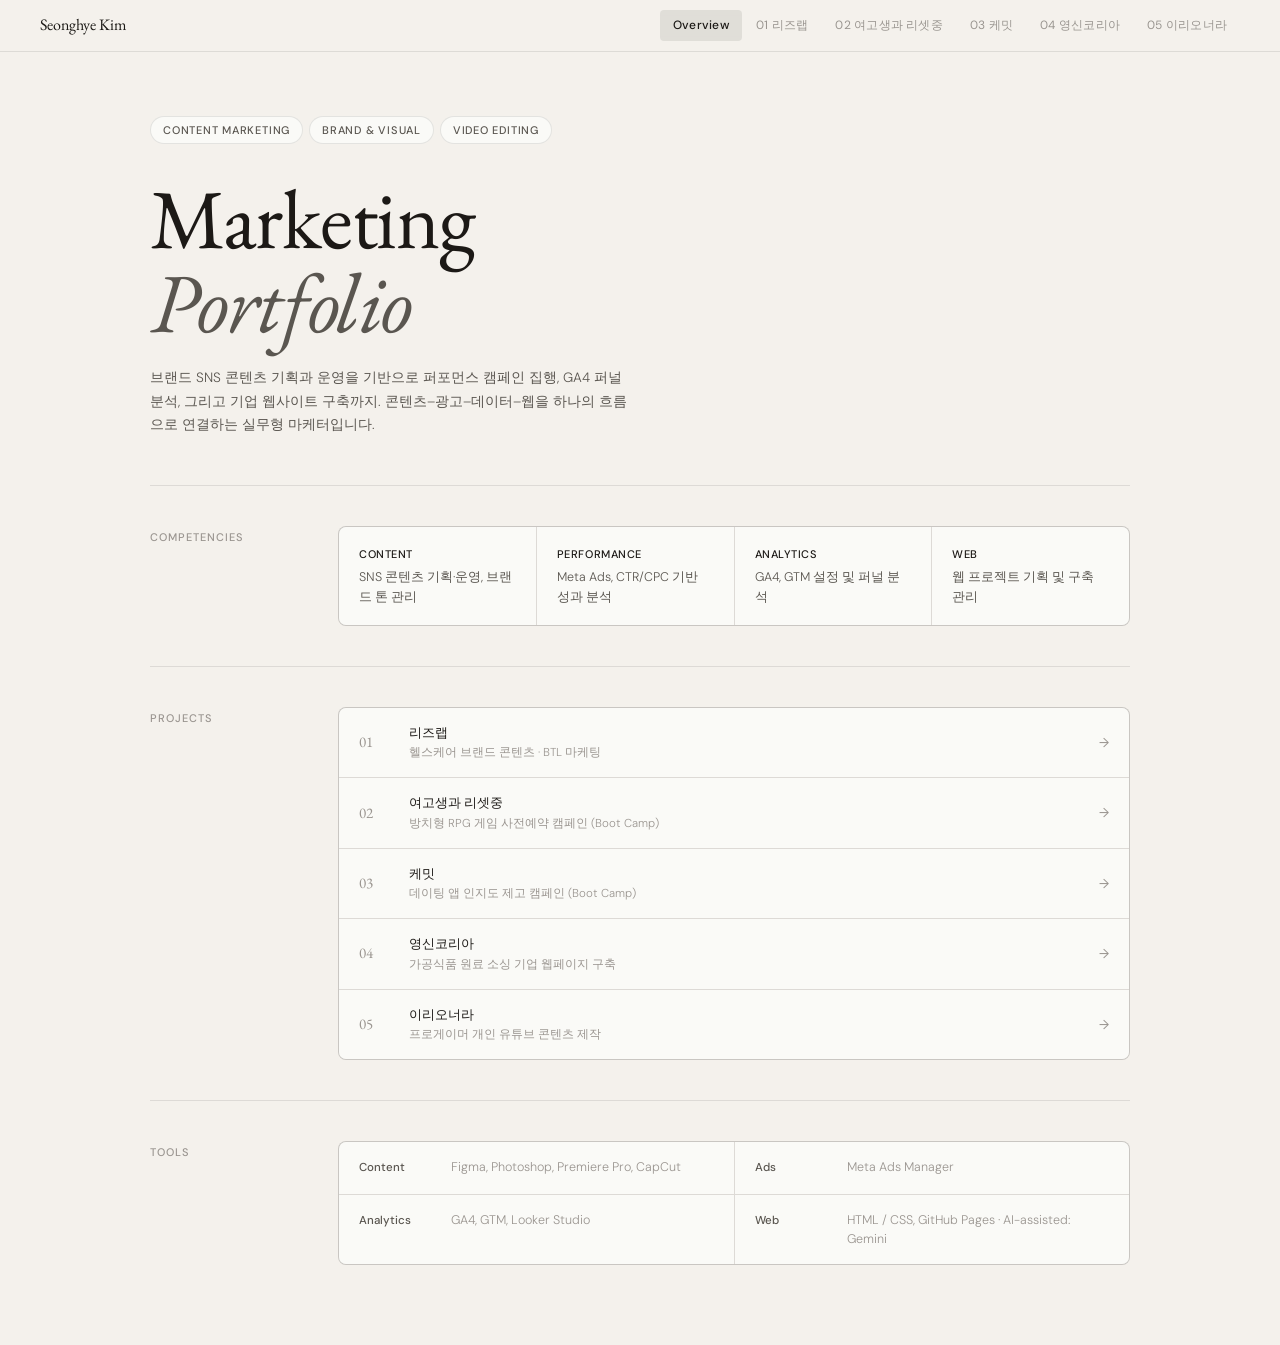
==== commit 109192eb: "Update index.html" ====
--- a/index.html
+++ b/index.html
@@ -1,4 +1,3 @@
-
 <!DOCTYPE html>
 <html lang="ko">
 <head>
@@ -6,7 +5,65 @@
 <meta name="viewport" content="width=device-width, initial-scale=1.0">
 <title>Seonghye Kim — Marketing Portfolio</title>
 <link rel="icon" href="./img/favicon_2.png">
+<link rel="apple-touch-icon" href="./img/favicon_2.png">
 <link rel="stylesheet" href="./css/style.css">
+<style>
+/* Overview page specific */
+.ov-section { padding: 40px 0; border-bottom: 1px solid var(--ln); }
+.ov-section:last-child { border-bottom: none; padding-bottom: 80px; }
+.ov-row { display: grid; grid-template-columns: 148px 1fr; gap: 40px; align-items: start; }
+.ov-lbl { font-size: 11px; font-weight: 500; letter-spacing: .09em; text-transform: uppercase; color: var(--ink3); padding-top: 2px; }
+
+.comp-grid { display: grid; grid-template-columns: repeat(4,1fr); gap: 1px; background: var(--ln); border: 1px solid var(--ln); border-radius: 8px; overflow: hidden; }
+.comp-cell { background: var(--sur); padding: 18px 20px; }
+.comp-cell h4 { font-size: 11px; font-weight: 500; letter-spacing: .05em; text-transform: uppercase; color: var(--ink); margin-bottom: 5px; }
+.comp-cell p { font-size: 12.5px; color: var(--ink2); font-weight: 300; line-height: 1.55; }
+
+.proj-list { background: var(--ln); border: 1px solid var(--ln); border-radius: 8px; overflow: hidden; display: flex; flex-direction: column; gap: 1px; }
+.proj-row { display: grid; grid-template-columns: 34px 1fr 20px; align-items: center; gap: 16px; padding: 14px 20px; background: var(--sur); text-decoration: none; transition: background .12s; }
+.proj-row:hover { background: rgba(28,25,22,0.04); }
+.proj-num { font-family: 'EB Garamond', serif; font-size: 15px; color: var(--ink3); }
+.proj-info { display: flex; flex-direction: column; gap: 1px; min-width: 0; }
+.proj-info strong { font-size: 13px; font-weight: 500; color: var(--ink); }
+.proj-info span { font-size: 11.5px; color: var(--ink3); font-weight: 300; white-space: nowrap; overflow: hidden; text-overflow: ellipsis; }
+.proj-arr { color: var(--ink3); font-size: 13px; transition: transform .15s; justify-self: end; }
+.proj-row:hover .proj-arr { transform: translateX(2px); color: var(--ink); }
+
+.tools-grid { display: grid; grid-template-columns: 1fr 1fr; gap: 1px; background: var(--ln); border: 1px solid var(--ln); border-radius: 8px; overflow: hidden; }
+.tools-cell { background: var(--sur); padding: 16px 20px; display: grid; grid-template-columns: 80px 1fr; gap: 12px; align-items: baseline; }
+.tools-cell .tk { font-size: 11.5px; font-weight: 500; color: var(--ink2); }
+.tools-cell .tv { font-size: 12.5px; color: var(--ink3); font-weight: 300; line-height: 1.5; }
+
+/* Hero */
+.hero { padding: 64px 0 48px; border-bottom: 1px solid var(--ln); }
+.hero h1 { font-family: 'EB Garamond', serif; font-size: clamp(48px, 8vw, 84px); font-weight: 400; line-height: 1.0; letter-spacing: -.015em; margin-bottom: 22px; }
+.hero h1 em { font-style: italic; color: var(--ink2); }
+.hero p { font-size: 13.5px; color: var(--ink2); max-width: 480px; line-height: 1.75; font-weight: 300; }
+.hero-chips { display: flex; gap: 6px; margin-bottom: 32px; flex-wrap: wrap; }
+
+@media (max-width: 768px) {
+  .ov-row { grid-template-columns: 1fr; gap: 10px; }
+  .ov-lbl { font-size: 10px; margin-bottom: 2px; }
+  .ov-section { padding: 24px 0; }
+  .hero { padding: 36px 0 28px; }
+  .hero h1 { font-size: clamp(36px, 10vw, 52px); margin-bottom: 14px; }
+  .hero p { font-size: 13px; }
+  .hero-chips { margin-bottom: 24px; gap: 5px; }
+  .comp-grid { grid-template-columns: 1fr 1fr; }
+  .comp-cell { padding: 12px 12px; }
+  .comp-cell h4 { font-size: 9.5px; margin-bottom: 3px; }
+  .comp-cell p { font-size: 11px; line-height: 1.5; }
+  .tools-grid { grid-template-columns: 1fr 1fr; }
+  .tools-cell { grid-template-columns: 1fr; gap: 2px; padding: 11px 12px; }
+  .tools-cell .tk { font-size: 11px; }
+  .tools-cell .tv { font-size: 11px; line-height: 1.5; }
+  .proj-row { padding: 11px 13px; gap: 10px; grid-template-columns: 28px 1fr 16px; }
+  .proj-num { font-size: 13px; }
+  .proj-info strong { font-size: 12.5px; }
+  .proj-info span { font-size: 11px; white-space: normal; overflow: visible; text-overflow: unset; line-height: 1.4; }
+  .proj-arr { font-size: 11px; }
+}
+</style>
 </head>
 <body>
 
@@ -34,38 +91,34 @@
 <div class="wrap">
 
   <!-- HERO -->
-  <div style="padding:68px 0 52px;border-bottom:1px solid var(--ln)">
-    <div style="display:flex;gap:6px;margin-bottom:36px;flex-wrap:wrap">
+  <div class="hero">
+    <div class="hero-chips">
       <span class="chip">Content Marketing</span>
       <span class="chip">Brand &amp; Visual</span>
       <span class="chip">Video Editing</span>
     </div>
-    <h1 style="font-family:'EB Garamond',serif;font-size:clamp(50px,7vw,84px);font-weight:400;line-height:1.0;letter-spacing:-.015em;margin-bottom:24px">
-      Marketing<br><em style="font-style:italic;color:var(--ink2)">Portfolio</em>
-    </h1>
-    <p style="font-size:14px;color:var(--ink2);max-width:500px;line-height:1.75;font-weight:300">
-      브랜드 SNS 콘텐츠 기획과 운영을 기반으로 퍼포먼스 캠페인 집행, GA4 퍼널 분석, 그리고 기업 웹사이트 구축까지. 콘텐츠–광고–데이터–웹을 하나의 흐름으로 연결하는 실무형 마케터입니다.
-    </p>
+    <h1>Marketing<br><em>Portfolio</em></h1>
+    <p>브랜드 SNS 콘텐츠 기획과 운영을 기반으로 퍼포먼스 캠페인 집행, GA4 퍼널 분석, 그리고 기업 웹사이트 구축까지. 콘텐츠–광고–데이터–웹을 하나의 흐름으로 연결하는 실무형 마케터입니다.</p>
   </div>
 
   <!-- COMPETENCIES -->
-  <div style="padding:44px 0;border-bottom:1px solid var(--ln)">
-    <div style="display:grid;grid-template-columns:148px 1fr;gap:40px;align-items:start">
-      <div style="font-size:11px;font-weight:500;letter-spacing:.09em;text-transform:uppercase;color:var(--ink3);padding-top:2px">Competencies</div>
-      <div style="display:grid;grid-template-columns:repeat(4,1fr);gap:1px;background:var(--ln);border:1px solid var(--ln);border-radius:8px;overflow:hidden">
-        <div style="background:var(--sur);padding:20px 22px"><p style="font-size:11.5px;font-weight:500;letter-spacing:.05em;text-transform:uppercase;color:var(--ink);margin-bottom:5px">Content</p><p style="font-size:12.5px;color:var(--ink2);font-weight:300;line-height:1.55">SNS 콘텐츠 기획·운영, 브랜드 톤 관리</p></div>
-        <div style="background:var(--sur);padding:20px 22px"><p style="font-size:11.5px;font-weight:500;letter-spacing:.05em;text-transform:uppercase;color:var(--ink);margin-bottom:5px">Performance</p><p style="font-size:12.5px;color:var(--ink2);font-weight:300;line-height:1.55">Meta Ads, CTR/CPC 기반 성과 분석</p></div>
-        <div style="background:var(--sur);padding:20px 22px"><p style="font-size:11.5px;font-weight:500;letter-spacing:.05em;text-transform:uppercase;color:var(--ink);margin-bottom:5px">Analytics</p><p style="font-size:12.5px;color:var(--ink2);font-weight:300;line-height:1.55">GA4, GTM 설정 및 퍼널 분석</p></div>
-        <div style="background:var(--sur);padding:20px 22px"><p style="font-size:11.5px;font-weight:500;letter-spacing:.05em;text-transform:uppercase;color:var(--ink);margin-bottom:5px">Web</p><p style="font-size:12.5px;color:var(--ink2);font-weight:300;line-height:1.55">웹 프로젝트 기획 및 구축 관리</p></div>
+  <div class="ov-section">
+    <div class="ov-row">
+      <div class="ov-lbl">Competencies</div>
+      <div class="comp-grid">
+        <div class="comp-cell"><h4>Content</h4><p>SNS 콘텐츠 기획·운영, 브랜드 톤 관리</p></div>
+        <div class="comp-cell"><h4>Performance</h4><p>Meta Ads, CTR/CPC 기반 성과 분석</p></div>
+        <div class="comp-cell"><h4>Analytics</h4><p>GA4, GTM 설정 및 퍼널 분석</p></div>
+        <div class="comp-cell"><h4>Web</h4><p>웹 프로젝트 기획 및 구축 관리</p></div>
       </div>
     </div>
   </div>
 
   <!-- PROJECTS -->
-  <div style="padding:44px 0;border-bottom:1px solid var(--ln)">
-    <div style="display:grid;grid-template-columns:148px 1fr;gap:40px;align-items:start">
-      <div style="font-size:11px;font-weight:500;letter-spacing:.09em;text-transform:uppercase;color:var(--ink3);padding-top:2px">Projects</div>
-      <div style="background:var(--ln);border:1px solid var(--ln);border-radius:8px;overflow:hidden;display:flex;flex-direction:column;gap:1px">
+  <div class="ov-section">
+    <div class="ov-row">
+      <div class="ov-lbl">Projects</div>
+      <div class="proj-list">
         <a href="./leedslab/" class="proj-row">
           <span class="proj-num">01</span>
           <span class="proj-info"><strong>리즈랩</strong><span>헬스케어 브랜드 콘텐츠 · BTL 마케팅</span></span>
@@ -96,30 +149,19 @@
   </div>
 
   <!-- TOOLS -->
-  <div style="padding:44px 0 80px">
-    <div style="display:grid;grid-template-columns:148px 1fr;gap:40px;align-items:start">
-      <div style="font-size:11px;font-weight:500;letter-spacing:.09em;text-transform:uppercase;color:var(--ink3);padding-top:2px">Tools</div>
-      <div style="display:grid;grid-template-columns:repeat(2,1fr);gap:1px;background:var(--ln);border:1px solid var(--ln);border-radius:8px;overflow:hidden">
-        <div style="background:var(--sur);padding:18px 22px;display:grid;grid-template-columns:90px 1fr;gap:14px;align-items:baseline"><span style="font-size:11.5px;font-weight:500;color:var(--ink2)">Content</span><span style="font-size:12.5px;color:var(--ink3);font-weight:300">Figma, Photoshop, Premiere Pro, CapCut</span></div>
-        <div style="background:var(--sur);padding:18px 22px;display:grid;grid-template-columns:90px 1fr;gap:14px;align-items:baseline"><span style="font-size:11.5px;font-weight:500;color:var(--ink2)">Ads</span><span style="font-size:12.5px;color:var(--ink3);font-weight:300">Meta Ads Manager</span></div>
-        <div style="background:var(--sur);padding:18px 22px;display:grid;grid-template-columns:90px 1fr;gap:14px;align-items:baseline"><span style="font-size:11.5px;font-weight:500;color:var(--ink2)">Analytics</span><span style="font-size:12.5px;color:var(--ink3);font-weight:300">GA4, GTM, Looker Studio</span></div>
-        <div style="background:var(--sur);padding:18px 22px;display:grid;grid-template-columns:90px 1fr;gap:14px;align-items:baseline"><span style="font-size:11.5px;font-weight:500;color:var(--ink2)">Web</span><span style="font-size:12.5px;color:var(--ink3);font-weight:300">HTML / CSS, GitHub Pages · AI-assisted: Gemini</span></div>
+  <div class="ov-section">
+    <div class="ov-row">
+      <div class="ov-lbl">Tools</div>
+      <div class="tools-grid">
+        <div class="tools-cell"><span class="tk">Content</span><span class="tv">Figma, Photoshop, Premiere Pro, CapCut</span></div>
+        <div class="tools-cell"><span class="tk">Ads</span><span class="tv">Meta Ads Manager</span></div>
+        <div class="tools-cell"><span class="tk">Analytics</span><span class="tv">GA4, GTM, Looker Studio</span></div>
+        <div class="tools-cell"><span class="tk">Web</span><span class="tv">HTML / CSS, GitHub Pages · AI-assisted: Gemini</span></div>
       </div>
     </div>
   </div>
 
 </div>
-
-<style>
-.proj-row { display:grid; grid-template-columns:36px 1fr 20px; align-items:center; gap:20px; padding:16px 22px; background:var(--sur); text-decoration:none; transition:background .12s; }
-.proj-row:hover { background:rgba(28,25,22,0.04); }
-.proj-num { font-family:'EB Garamond',serif; font-size:15px; color:var(--ink3); }
-.proj-info { display:flex; flex-direction:column; gap:2px; }
-.proj-info strong { font-size:13.5px; font-weight:500; color:var(--ink); }
-.proj-info span { font-size:12px; color:var(--ink3); font-weight:300; }
-.proj-arr { color:var(--ink3); font-size:13px; transition:transform .15s; justify-self:end; }
-.proj-row:hover .proj-arr { transform:translateX(2px); color:var(--ink); }
-</style>
 
 <script>
 function toggleMenu() {
--- a/css/style.css
+++ b/css/style.css
@@ -1,6 +1,5 @@
 @import url('https://fonts.googleapis.com/css2?family=EB+Garamond:ital,wght@0,400;0,500;1,400&family=DM+Sans:ital,opsz,wght@0,9..40,300;0,9..40,400;0,9..40,500;1,9..40,300&display=swap');
 
-/* ── INITIALIZE ── */
 * { margin: 0; padding: 0; box-sizing: border-box; }
 :root {
   --bg: #F4F1EC;
@@ -12,15 +11,7 @@
   --lns: rgba(28,25,22,0.06);
 }
 html { scroll-behavior: smooth; }
-body { 
-  background: var(--bg); 
-  color: var(--ink); 
-  font-family: 'DM Sans', sans-serif; 
-  font-size: 14px; 
-  line-height: 1.65; 
-  -webkit-font-smoothing: antialiased; 
-  padding-top: 52px; 
-}
+body { background: var(--bg); color: var(--ink); font-family: 'DM Sans', sans-serif; font-size: 14px; line-height: 1.65; -webkit-font-smoothing: antialiased; padding-top: 52px; }
 
 /* ── NAV ── */
 nav {
@@ -52,39 +43,7 @@
   border-radius: 100px; background: var(--sur);
 }
 
-/* ── INDEX PAGE SPECIFIC ── */
-.hero-sec { padding: 68px 0 52px; border-bottom: 1px solid var(--ln); }
-.chip-group { display: flex; gap: 6px; margin-bottom: 36px; flex-wrap: wrap; }
-.hero-title { font-family: 'EB Garamond', serif; font-size: clamp(42px, 7vw, 84px); font-weight: 400; line-height: 1.0; letter-spacing: -.015em; margin-bottom: 24px; }
-.italic-text { font-style: italic; color: var(--ink2); }
-.hero-desc { font-size: 14px; color: var(--ink2); max-width: 500px; line-height: 1.75; font-weight: 300; }
-
-.main-sec { padding: 44px 0; border-bottom: 1px solid var(--ln); }
-.main-sec.no-border { border-bottom: none; padding-bottom: 80px; }
-.sec-grid-layout { display: grid; grid-template-columns: 148px 1fr; gap: 40px; align-items: start; }
-.sec-label { font-size: 11px; font-weight: 500; letter-spacing: .09em; text-transform: uppercase; color: var(--ink3); padding-top: 2px; }
-
-.comp-grid { display: grid; grid-template-columns: repeat(4, 1fr); gap: 1px; background: var(--ln); border: 1px solid var(--ln); border-radius: 8px; overflow: hidden; }
-.comp-card { background: var(--sur); padding: 20px 22px; }
-.comp-title { font-size: 11.5px; font-weight: 500; letter-spacing: .05em; text-transform: uppercase; color: var(--ink); margin-bottom: 5px; }
-.comp-text { font-size: 12.5px; color: var(--ink2); font-weight: 300; line-height: 1.55; }
-
-.proj-list { background: var(--ln); border: 1px solid var(--ln); border-radius: 8px; overflow: hidden; display: flex; flex-direction: column; gap: 1px; }
-.proj-row { display: grid; grid-template-columns: 36px 1fr 20px; align-items: center; gap: 20px; padding: 16px 22px; background: var(--sur); text-decoration: none; transition: background .12s; }
-.proj-row:hover { background: rgba(28,25,22,0.04); }
-.proj-num { font-family: 'EB Garamond', serif; font-size: 15px; color: var(--ink3); }
-.proj-info { display: flex; flex-direction: column; gap: 2px; }
-.proj-info strong { font-size: 13.5px; font-weight: 500; color: var(--ink); }
-.proj-info span { font-size: 12px; color: var(--ink3); font-weight: 300; }
-.proj-arr { color: var(--ink3); font-size: 13px; transition: transform .15s; justify-self: end; }
-.proj-row:hover .proj-arr { transform: translateX(2px); color: var(--ink); }
-
-.tools-grid { display: grid; grid-template-columns: repeat(2, 1fr); gap: 1px; background: var(--ln); border: 1px solid var(--ln); border-radius: 8px; overflow: hidden; }
-.tool-item { background: var(--sur); padding: 18px 22px; display: grid; grid-template-columns: 90px 1fr; gap: 14px; align-items: baseline; }
-.tool-cat { font-size: 11.5px; font-weight: 500; color: var(--ink2); }
-.tool-val { font-size: 12.5px; color: var(--ink3); font-weight: 300; }
-
-/* ── PROJECT PAGE COMPONENTS ── */
+/* ── PROJECT PAGE HEADER ── */
 .p-header {
   padding: 44px 0 36px; border-bottom: 1px solid var(--ln);
   display: flex; justify-content: space-between; align-items: flex-end; gap: 28px;
@@ -99,11 +58,13 @@
 .p-title em { font-style: italic; color: var(--ink2); font-size: .9em; }
 .p-chips { display: flex; gap: 6px; flex-shrink: 0; align-self: flex-start; margin-top: 4px; flex-wrap: wrap; }
 
+/* ── SECTION ── */
 .p-sec { padding: 32px 0; border-bottom: 1px solid var(--lns); }
 .p-sec:last-child { border-bottom: none; padding-bottom: 80px; }
 .p-sec-row { display: grid; grid-template-columns: 128px 1fr; gap: 36px; align-items: start; }
 .p-lbl { font-size: 11px; font-weight: 500; letter-spacing: .09em; text-transform: uppercase; color: var(--ink3); padding-top: 2px; }
 
+/* ── CARD ── */
 .card { background: var(--sur); border: 1px solid var(--ln); border-radius: 8px; padding: 22px 26px; }
 .card h4 { font-size: 12.5px; font-weight: 500; color: var(--ink); margin-bottom: 11px; }
 .card ul { list-style: none; display: flex; flex-direction: column; gap: 6px; }
@@ -116,13 +77,14 @@
 .g3 { display: grid; grid-template-columns: 1fr 1fr 1fr; gap: 12px; }
 .sp12 { height: 12px; }
 
-/* ── METRICS, FUNNEL, SNS, BTL, PREVIEWS ── */
+/* ── METRICS ── */
 .m-strip { display: grid; grid-template-columns: repeat(4,1fr); gap: 1px; background: var(--ln); border: 1px solid var(--ln); border-radius: 8px; overflow: hidden; }
 .m-cell { background: var(--sur); padding: 18px 20px; }
 .mk { font-size: 10px; font-weight: 500; letter-spacing: .07em; text-transform: uppercase; color: var(--ink3); margin-bottom: 4px; }
 .mv { font-family: 'EB Garamond', serif; font-size: 24px; color: var(--ink); line-height: 1.1; margin-bottom: 2px; }
 .mn { font-size: 11px; color: var(--ink3); font-weight: 300; }
 
+/* ── FUNNEL ── */
 .funnel { border: 1px solid var(--ln); border-radius: 8px; overflow: hidden; background: var(--ln); display: grid; grid-template-columns: 108px 1fr; gap: 1px; }
 .f-stage { background: var(--ink); color: rgba(244,241,236,.88); padding: 16px 18px; display: flex; flex-direction: column; justify-content: center; }
 .f-stage-n { font-size: 12.5px; font-weight: 500; margin-bottom: 1px; }
@@ -131,6 +93,7 @@
 .f-body span { display: block; padding-left: 12px; position: relative; }
 .f-body span::before { content: '–'; position: absolute; left: 0; color: var(--ink3); }
 
+/* ── SCROLL FRAME ── */
 .sframe { border: 1px solid var(--ln); border-radius: 8px; overflow: hidden; }
 .sframe-bar { background: var(--ink); height: 34px; display: flex; align-items: center; padding: 0 12px; gap: 10px; }
 .mdots { display: flex; gap: 4px; }
@@ -143,21 +106,24 @@
 .sframe-inner::-webkit-scrollbar { width: 3px; }
 .sframe-inner::-webkit-scrollbar-thumb { background: var(--ln); }
 
+/* ── SNS GRID ── */
 .sns-grid { display: grid; grid-template-columns: repeat(3,1fr); gap: 2px; background: var(--ln); }
 .sns-cell { aspect-ratio: 1; background: #1e1a14; position: relative; overflow: hidden; }
 .sns-cell img { width: 100%; height: 100%; object-fit: cover; display: block; }
 .sns-lbl { position: absolute; bottom: 0; left: 0; right: 0; padding: 7px; background: linear-gradient(transparent,rgba(0,0,0,.7)); color: rgba(255,255,255,.75); font-size: 9.5px; font-weight: 500; letter-spacing: .03em; z-index: 1; }
 
+/* ── BTL ── */
 .btl-grid { display: grid; grid-template-columns: 1fr 1fr; gap: 12px; }
 .btl-card { border: 1px solid var(--ln); border-radius: 8px; overflow: hidden; background: var(--sur); }
 .btl-head { padding: 12px 16px; border-bottom: 1px solid var(--lns); }
 .btl-head h5 { font-size: 12.5px; font-weight: 500; color: var(--ink); margin-bottom: 2px; }
 .btl-head p { font-size: 11px; color: var(--ink3); font-weight: 300; }
 .btl-photos { display: grid; grid-template-columns: 1fr 1fr; gap: 2px; background: var(--ln); padding: 2px; }
+.btl-photos.four { grid-template-columns: 1fr 1fr; }
 .btl-photo { aspect-ratio: 4/3; background: #d5d0c8; overflow: hidden; }
 .btl-photo img { width: 100%; height: 100%; object-fit: cover; display: block; }
 
-/* ── PREVIEWS (RPG, WEB, YT) ── */
+/* ── LANDING PREVIEW ── */
 .lp-bg { background: #09091a; }
 .lp-hero { background: linear-gradient(180deg,#0c0c1e,#18073a); padding: 36px 22px 26px; text-align: center; border-bottom: 1px solid rgba(255,255,255,.05); }
 .lp-hero h3 { font-size: 17px; font-weight: 700; color: #fff; margin-bottom: 7px; line-height: 1.3; font-family: 'DM Sans', sans-serif; }
@@ -172,6 +138,7 @@
 .lp-chk label { font-size: 10px; color: rgba(255,255,255,.3); line-height: 1.45; }
 .lp-btn { width: 100%; background: #5b21b6; color: white; border: none; padding: 11px; border-radius: 5px; font-size: 12.5px; font-weight: 600; cursor: pointer; font-family: inherit; margin-top: 4px; }
 
+/* ── EMAIL PREVIEW ── */
 .em-bg { background: #e5e3df; padding: 18px; }
 .em-card { background: #fff; border-radius: 6px; overflow: hidden; box-shadow: 0 2px 10px rgba(0,0,0,.07); }
 .em-top { background: #0e0e22; padding: 24px; text-align: center; }
@@ -187,6 +154,7 @@
 .em-cta { display: block; background: #5b21b6; color: white; text-align: center; padding: 11px; border-radius: 5px; font-size: 12.5px; font-weight: 600; margin: 12px 0; cursor: pointer; }
 .em-foot { font-size: 10px; color: #ccc; text-align: center; }
 
+/* ── VIDEO UPLOAD ── */
 .vid-zone { border: 1px dashed var(--ln); border-radius: 8px; padding: 36px 20px; text-align: center; cursor: pointer; transition: border-color .15s; background: var(--sur); }
 .vid-zone:hover { border-color: var(--ink3); }
 .vid-icon { font-size: 24px; color: var(--ink3); margin-bottom: 9px; }
@@ -196,6 +164,7 @@
 .vid-swap { width: 100%; margin-top: 9px; padding: 8px; background: none; border: 1px solid var(--ln); border-radius: 6px; font-size: 11.5px; color: var(--ink3); cursor: pointer; font-family: inherit; transition: color .15s; }
 .vid-swap:hover { color: var(--ink); }
 
+/* ── CREATIVE CARDS ── */
 .cr-grid { display: grid; grid-template-columns: repeat(4,1fr); gap: 12px; }
 .cr-card { border: 1px solid var(--ln); border-radius: 8px; overflow: hidden; background: var(--sur); }
 .cr-head { padding: 11px 14px; border-bottom: 1px solid var(--lns); }
@@ -207,6 +176,7 @@
 .cr-notes li { font-size: 11px; color: var(--ink3); font-weight: 300; padding-left: 10px; position: relative; line-height: 1.4; }
 .cr-notes li::before { content: '–'; position: absolute; left: 0; }
 
+/* ── PERF COMPARE ── */
 .perf-cards { display: grid; grid-template-columns: 1fr 1fr; gap: 12px; }
 .perf-c { border: 1px solid var(--ln); border-radius: 8px; overflow: hidden; background: var(--sur); }
 .perf-c-head { padding: 14px 18px; border-bottom: 1px solid var(--lns); }
@@ -216,6 +186,7 @@
 .pk { font-size: 10px; font-weight: 500; letter-spacing: .06em; text-transform: uppercase; color: var(--ink3); margin-bottom: 2px; }
 .pv { font-family: 'EB Garamond', serif; font-size: 21px; color: var(--ink); }
 
+/* ── BROWSER MOCKUP ── */
 .browser { border: 1px solid var(--ln); border-radius: 8px; overflow: hidden; }
 .brow-bar { height: 36px; background: #eceae5; display: flex; align-items: center; padding: 0 12px; gap: 12px; border-bottom: 1px solid var(--ln); }
 .bdots { display: flex; gap: 4px; }
@@ -238,6 +209,7 @@
 .web-prod h5 { font-size: 11px; font-weight: 600; color: #222; margin-bottom: 1px; }
 .web-prod p { font-size: 10px; color: #aaa; }
 
+/* ── YOUTUBE PAGER ── */
 .yt-pager { position: relative; }
 .yt-slide { display: none; }
 .yt-slide.active { display: block; }
@@ -264,40 +236,56 @@
 .wrap > *:nth-child(5) { animation-delay: .20s; }
 .wrap > *:nth-child(6) { animation-delay: .22s; }
 
-/* ── RESPONSIVE (840px 이하는 모바일로 간주) ── */
+/* ── HAMBURGER ── */
+.ham { display: none; flex-direction: column; gap: 5px; cursor: pointer; padding: 6px; background: none; border: none; margin-left: auto; }
+.ham span { display: block; width: 22px; height: 2px; background: var(--ink); border-radius: 2px; transition: all .25s; }
+.ham.open span:nth-child(1) { transform: translateY(7px) rotate(45deg); }
+.ham.open span:nth-child(2) { opacity: 0; }
+.ham.open span:nth-child(3) { transform: translateY(-7px) rotate(-45deg); }
+
+.mobile-menu {
+  display: none;
+  position: fixed; top: 52px; left: 0; right: 0; z-index: 190;
+  background: rgba(244,241,236,0.98); backdrop-filter: blur(18px);
+  border-bottom: 1px solid var(--ln);
+  flex-direction: column; padding: 8px 0 12px;
+}
+.mobile-menu.open { display: flex; }
+.mobile-menu .nb {
+  font-size: 14px; padding: 12px 24px; border-radius: 0;
+  width: 100%; justify-content: flex-start;
+  border-bottom: 1px solid var(--lns);
+  color: var(--ink2);
+}
+.mobile-menu .nb:last-child { border-bottom: none; }
+.mobile-menu .nb.on { color: var(--ink); background: rgba(28,25,22,0.05); }
+
+/* ── RESPONSIVE ── */
 @media (max-width: 840px) {
-  nav { padding: 0 18px; justify-content: center; } /* 로고를 중앙 정렬하거나 간격 조정 */
-  
-  /* [변경] 모바일에서 상단 프로젝트 메뉴 전체 숨김 */
+  /* Nav */
+  nav { padding: 0 18px; height: 52px; }
   .nav-right { display: none; }
-  
+  .ham { display: flex; }
+
+  /* Layout */
   .wrap { padding: 0 18px; }
-  .hero-sec { padding: 40px 0; }
-  .hero-title { font-size: 42px; }
-
-  /* Grid to List */
-  .sec-grid-layout { grid-template-columns: 1fr; gap: 16px; }
-  .sec-label { color: var(--ink); font-weight: 700; padding-top: 0; }
   .p-sec-row { grid-template-columns: 1fr; gap: 14px; }
-  
-  /* Grid Helpers */
-  .g2, .g3, .perf-cards, .cr-grid, .btl-grid { grid-template-columns: 1fr; }
+  .p-header { flex-direction: column; align-items: flex-start; gap: 14px; }
+  .p-title { font-size: clamp(24px, 6vw, 36px); }
+
+  /* Grids */
+  .g2, .g3 { grid-template-columns: 1fr; }
+  .perf-cards { grid-template-columns: 1fr; }
+  .cr-grid { grid-template-columns: 1fr 1fr; }
   .m-strip { grid-template-columns: repeat(2,1fr); }
-  .comp-grid { grid-template-columns: repeat(2, 1fr); }
-  .tools-grid { grid-template-columns: 1fr; }
-
-  /* Header */
-  .p-header { flex-direction: column; align-items: flex-start; gap: 16px; padding: 32px 0 24px; }
-  
-  /* Mockups */
+
+  /* Metrics */
+  .mv { font-size: 20px; }
+
+  /* Web mockup */
   .web-prods { grid-template-columns: repeat(2,1fr); }
+
+  /* YouTube pager */
   .yt-slide-inner { grid-template-columns: 1fr; }
-}
-
-@media (max-width: 480px) {
-  .hero-title { font-size: 36px; }
-  .comp-grid { grid-template-columns: 1fr; }
-  .tool-item { grid-template-columns: 1fr; gap: 4px; }
-  .m-strip { grid-template-columns: 1fr; }
-  .f-stage { padding: 12px; }
-}
+  .yt-embed-wrap { max-width: 300px; margin: 0 auto; }
+}
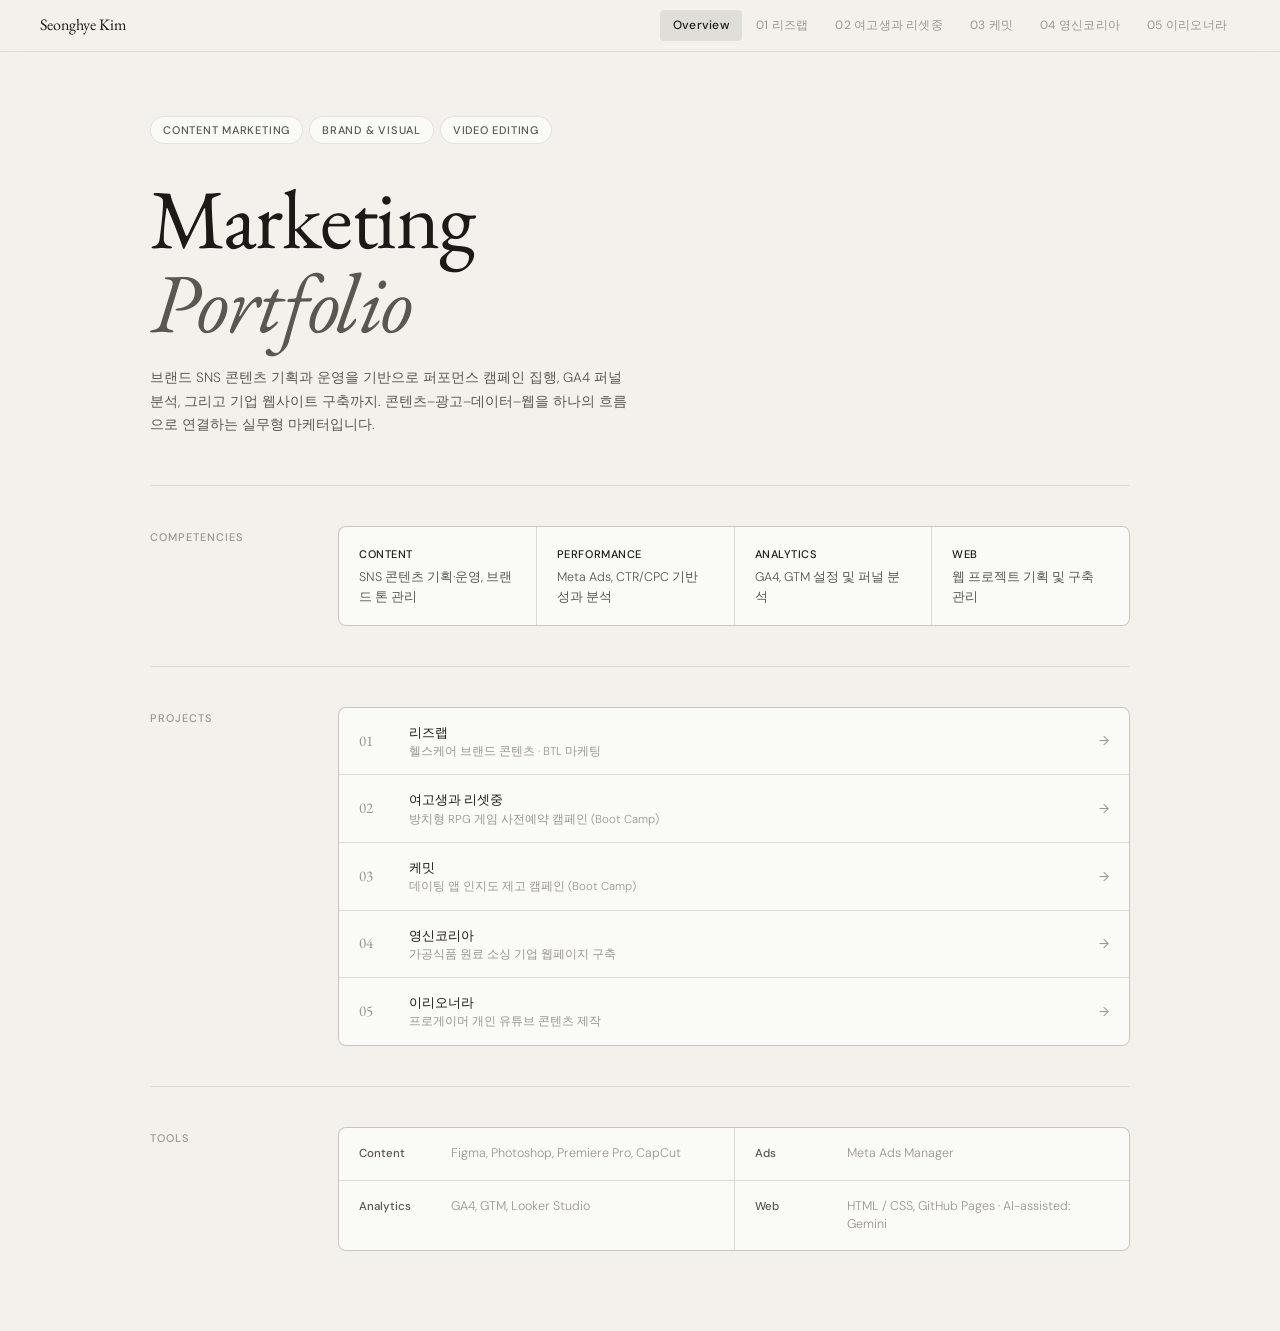
==== commit ede76360: "Update index.html" ====
--- a/index.html
+++ b/index.html
@@ -25,7 +25,7 @@
 .proj-num { font-family: 'EB Garamond', serif; font-size: 15px; color: var(--ink3); }
 .proj-info { display: flex; flex-direction: column; gap: 1px; min-width: 0; }
 .proj-info strong { font-size: 13px; font-weight: 500; color: var(--ink); }
-.proj-info span { font-size: 11.5px; color: var(--ink3); font-weight: 300; white-space: nowrap; overflow: hidden; text-overflow: ellipsis; }
+.proj-info span { font-size: 11.5px; color: var(--ink3); font-weight: 300; line-height: 1.4; }
 .proj-arr { color: var(--ink3); font-size: 13px; transition: transform .15s; justify-self: end; }
 .proj-row:hover .proj-arr { transform: translateX(2px); color: var(--ink); }
 
@@ -60,7 +60,7 @@
   .proj-row { padding: 11px 13px; gap: 10px; grid-template-columns: 28px 1fr 16px; }
   .proj-num { font-size: 13px; }
   .proj-info strong { font-size: 12.5px; }
-  .proj-info span { font-size: 11px; white-space: normal; overflow: visible; text-overflow: unset; line-height: 1.4; }
+  .proj-info span { font-size: 11px; white-space: normal !important; overflow: visible !important; text-overflow: unset !important; line-height: 1.4; word-break: keep-all; }
   .proj-arr { font-size: 11px; }
 }
 </style>
--- a/css/style.css
+++ b/css/style.css
@@ -237,7 +237,7 @@
 .wrap > *:nth-child(6) { animation-delay: .22s; }
 
 /* ── HAMBURGER ── */
-.ham { display: none; flex-direction: column; gap: 5px; cursor: pointer; padding: 6px; background: none; border: none; margin-left: auto; }
+.ham { display: none; flex-direction: column; gap: 5px; cursor: pointer; padding: 6px; background: none; border: none; margin-left: auto; flex-shrink: 0; }
 .ham span { display: block; width: 22px; height: 2px; background: var(--ink); border-radius: 2px; transition: all .25s; }
 .ham.open span:nth-child(1) { transform: translateY(7px) rotate(45deg); }
 .ham.open span:nth-child(2) { opacity: 0; }
@@ -261,31 +261,76 @@
 .mobile-menu .nb.on { color: var(--ink); background: rgba(28,25,22,0.05); }
 
 /* ── RESPONSIVE ── */
-@media (max-width: 840px) {
+@media (max-width: 768px) {
   /* Nav */
-  nav { padding: 0 18px; height: 52px; }
+  nav { padding: 0 16px; }
   .nav-right { display: none; }
   .ham { display: flex; }
 
-  /* Layout */
-  .wrap { padding: 0 18px; }
-  .p-sec-row { grid-template-columns: 1fr; gap: 14px; }
-  .p-header { flex-direction: column; align-items: flex-start; gap: 14px; }
-  .p-title { font-size: clamp(24px, 6vw, 36px); }
-
-  /* Grids */
-  .g2, .g3 { grid-template-columns: 1fr; }
-  .perf-cards { grid-template-columns: 1fr; }
-  .cr-grid { grid-template-columns: 1fr 1fr; }
-  .m-strip { grid-template-columns: repeat(2,1fr); }
+  /* Page layout */
+  .wrap { padding: 0 16px; }
+  .p-sec-row { grid-template-columns: 1fr !important; gap: 10px; }
+  .p-header { flex-direction: column; align-items: flex-start; gap: 10px; }
+  .p-chips { flex-wrap: wrap; gap: 5px; }
+  .p-title { font-size: clamp(24px, 7vw, 38px) !important; }
+  .p-sec { padding: 20px 0; }
+  .p-lbl { font-size: 10px; letter-spacing: .07em; }
+  .p-back { font-size: 11px; margin-bottom: 10px; }
+
+  /* 2-col grids */
+  .g2 { grid-template-columns: 1fr 1fr; gap: 8px; }
+  .g3 { grid-template-columns: 1fr 1fr; gap: 8px; }
+  .perf-cards { grid-template-columns: 1fr 1fr; gap: 8px; }
+  .cr-grid { grid-template-columns: 1fr 1fr; gap: 8px; }
+  .m-strip { grid-template-columns: 1fr 1fr; }
+  .btl-grid { grid-template-columns: 1fr 1fr; gap: 8px; }
+
+  /* Cards */
+  .card { padding: 11px 13px; }
+  .card li, .card p { font-size: 11.5px; line-height: 1.55; }
+  .card h4 { font-size: 11px; margin-bottom: 8px; }
+  .card ul { gap: 5px; }
 
   /* Metrics */
-  .mv { font-size: 20px; }
+  .m-cell { padding: 11px 12px; }
+  .mv { font-size: 17px; }
+  .mk { font-size: 9px; }
+  .mn { font-size: 10px; }
+
+  /* Perf */
+  .perf-c-body { grid-template-columns: 1fr 1fr; gap: 8px; }
+  .pv { font-size: 16px; }
+  .pk { font-size: 9px; }
+  .perf-c-head h4 { font-size: 12px; }
+  .perf-c-head p { font-size: 10.5px; }
+
+  /* Funnel */
+  .funnel { grid-template-columns: 1fr; }
+  .f-stage { padding: 10px 14px; flex-direction: row; gap: 8px; align-items: center; }
+  .f-body span { font-size: 11.5px; }
+
+  /* Creative grid */
+  .cr-head { padding: 8px 10px; }
+  .cr-badge { font-size: 9px; }
+  .cr-head h5 { font-size: 11px; }
+  .cr-notes li { font-size: 10px; }
 
   /* Web mockup */
-  .web-prods { grid-template-columns: repeat(2,1fr); }
+  .web-prods { grid-template-columns: 1fr 1fr; }
+  .web-hero-block h2 { font-size: 14px; }
+  .web-hero-block p { display: none; }
 
   /* YouTube pager */
-  .yt-slide-inner { grid-template-columns: 1fr; }
-  .yt-embed-wrap { max-width: 300px; margin: 0 auto; }
-}
+  .yt-slide-inner { grid-template-columns: 1fr; gap: 16px; }
+  .yt-embed-wrap { max-width: 220px; margin: 0 auto; }
+  .yt-slide-title { font-size: 16px; margin-top: 4px; }
+  .yt-slide-num { font-size: 10px; }
+  .yt-slide-desc { font-size: 12px; }
+
+  /* Sframe */
+  .sframe-bar { height: 28px; }
+  .sframe-lbl { font-size: 10px; }
+
+  /* Chip */
+  .chip { font-size: 10px; padding: 3px 10px; }
+}
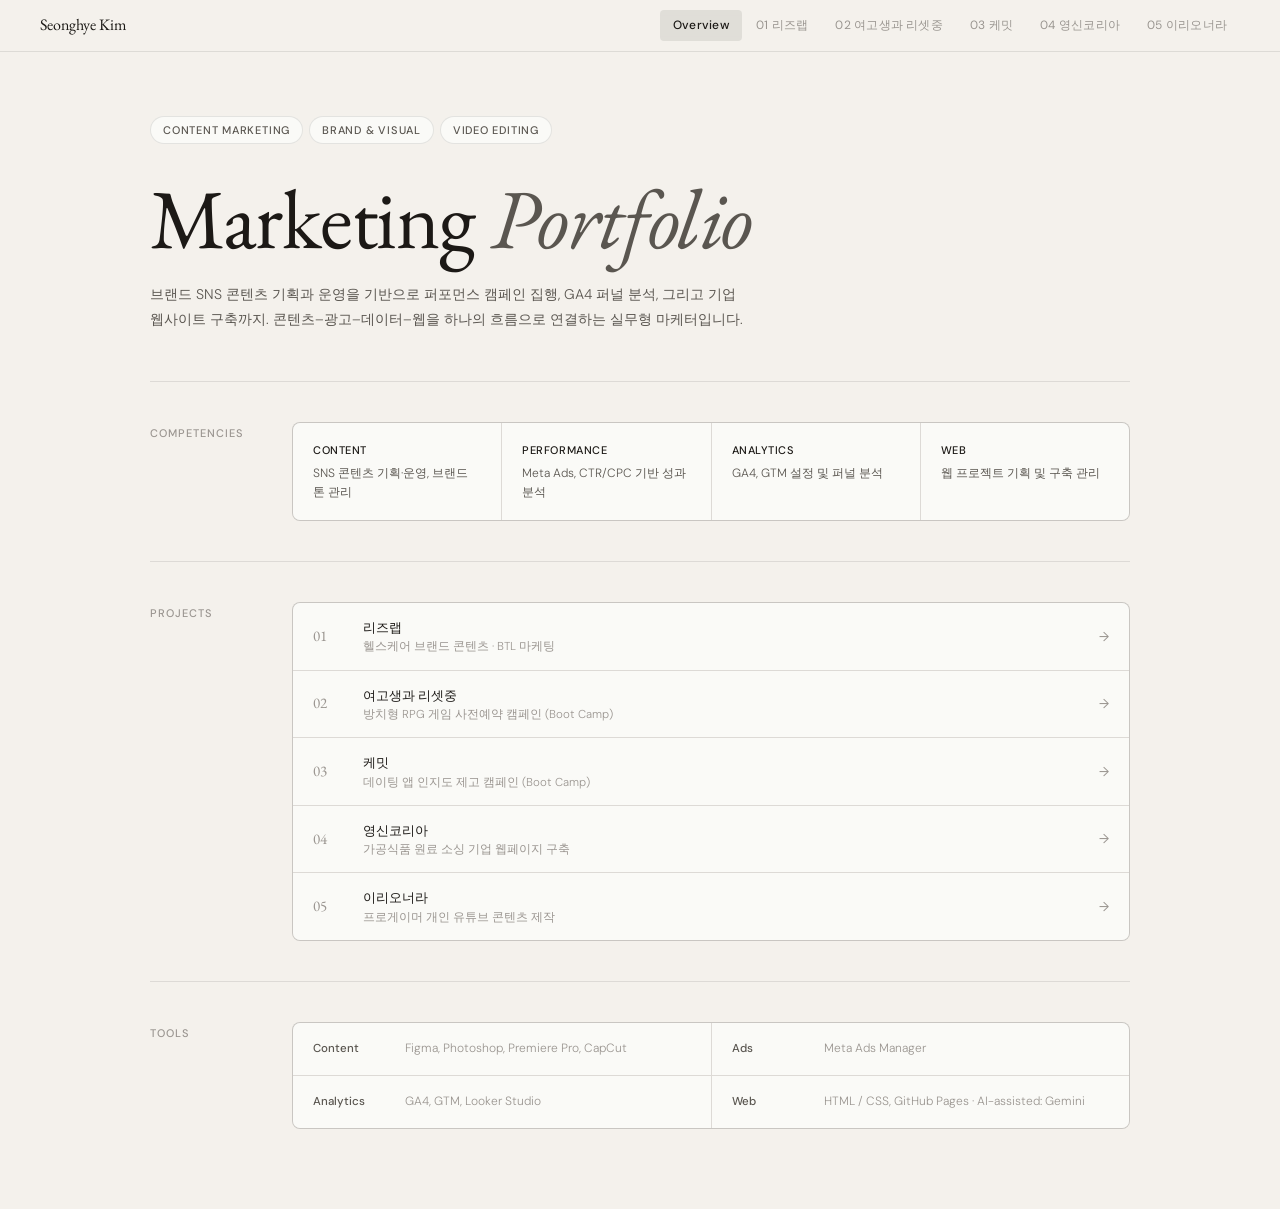
==== commit f6a4b91c: "Update index.html" ====
--- a/index.html
+++ b/index.html
@@ -11,13 +11,13 @@
 /* Overview page specific */
 .ov-section { padding: 40px 0; border-bottom: 1px solid var(--ln); }
 .ov-section:last-child { border-bottom: none; padding-bottom: 80px; }
-.ov-row { display: grid; grid-template-columns: 148px 1fr; gap: 40px; align-items: start; }
+.ov-row { display: grid; grid-template-columns: 110px 1fr; gap: 32px; align-items: start; }
 .ov-lbl { font-size: 11px; font-weight: 500; letter-spacing: .09em; text-transform: uppercase; color: var(--ink3); padding-top: 2px; }
 
-.comp-grid { display: grid; grid-template-columns: repeat(4,1fr); gap: 1px; background: var(--ln); border: 1px solid var(--ln); border-radius: 8px; overflow: hidden; }
+.comp-grid { display: grid; grid-template-columns: repeat(4,1fr); gap: 1px; background: var(--ln); border: 1px solid var(--ln); border-radius: 8px; overflow: hidden; min-width: 0; }
 .comp-cell { background: var(--sur); padding: 18px 20px; }
 .comp-cell h4 { font-size: 11px; font-weight: 500; letter-spacing: .05em; text-transform: uppercase; color: var(--ink); margin-bottom: 5px; }
-.comp-cell p { font-size: 12.5px; color: var(--ink2); font-weight: 300; line-height: 1.55; }
+.comp-cell p { font-size: 12px; color: var(--ink2); font-weight: 300; line-height: 1.6; word-break: keep-all; }
 
 .proj-list { background: var(--ln); border: 1px solid var(--ln); border-radius: 8px; overflow: hidden; display: flex; flex-direction: column; gap: 1px; }
 .proj-row { display: grid; grid-template-columns: 34px 1fr 20px; align-items: center; gap: 16px; padding: 14px 20px; background: var(--sur); text-decoration: none; transition: background .12s; }
@@ -32,13 +32,13 @@
 .tools-grid { display: grid; grid-template-columns: 1fr 1fr; gap: 1px; background: var(--ln); border: 1px solid var(--ln); border-radius: 8px; overflow: hidden; }
 .tools-cell { background: var(--sur); padding: 16px 20px; display: grid; grid-template-columns: 80px 1fr; gap: 12px; align-items: baseline; }
 .tools-cell .tk { font-size: 11.5px; font-weight: 500; color: var(--ink2); }
-.tools-cell .tv { font-size: 12.5px; color: var(--ink3); font-weight: 300; line-height: 1.5; }
+.tools-cell .tv { font-size: 12px; color: var(--ink3); font-weight: 300; line-height: 1.6; word-break: keep-all; }
 
 /* Hero */
 .hero { padding: 64px 0 48px; border-bottom: 1px solid var(--ln); }
 .hero h1 { font-family: 'EB Garamond', serif; font-size: clamp(48px, 8vw, 84px); font-weight: 400; line-height: 1.0; letter-spacing: -.015em; margin-bottom: 22px; }
 .hero h1 em { font-style: italic; color: var(--ink2); }
-.hero p { font-size: 13.5px; color: var(--ink2); max-width: 480px; line-height: 1.75; font-weight: 300; }
+.hero p { font-size: 14px; color: var(--ink2); max-width: 600px; line-height: 1.8; font-weight: 300; word-break: keep-all; }
 .hero-chips { display: flex; gap: 6px; margin-bottom: 32px; flex-wrap: wrap; }
 
 @media (max-width: 768px) {
@@ -47,7 +47,7 @@
   .ov-section { padding: 24px 0; }
   .hero { padding: 36px 0 28px; }
   .hero h1 { font-size: clamp(36px, 10vw, 52px); margin-bottom: 14px; }
-  .hero p { font-size: 13px; }
+  .hero p { font-size: 13px; max-width: 100%; }
   .hero-chips { margin-bottom: 24px; gap: 5px; }
   .comp-grid { grid-template-columns: 1fr 1fr; }
   .comp-cell { padding: 12px 12px; }
@@ -97,7 +97,7 @@
       <span class="chip">Brand &amp; Visual</span>
       <span class="chip">Video Editing</span>
     </div>
-    <h1>Marketing<br><em>Portfolio</em></h1>
+    <h1>Marketing <em>Portfolio</em></h1>
     <p>브랜드 SNS 콘텐츠 기획과 운영을 기반으로 퍼포먼스 캠페인 집행, GA4 퍼널 분석, 그리고 기업 웹사이트 구축까지. 콘텐츠–광고–데이터–웹을 하나의 흐름으로 연결하는 실무형 마케터입니다.</p>
   </div>
 
--- a/css/style.css
+++ b/css/style.css
@@ -120,7 +120,7 @@
 .btl-head p { font-size: 11px; color: var(--ink3); font-weight: 300; }
 .btl-photos { display: grid; grid-template-columns: 1fr 1fr; gap: 2px; background: var(--ln); padding: 2px; }
 .btl-photos.four { grid-template-columns: 1fr 1fr; }
-.btl-photo { aspect-ratio: 4/3; background: #d5d0c8; overflow: hidden; }
+.btl-photo { background: #d5d0c8; overflow: hidden; }
 .btl-photo img { width: 100%; height: 100%; object-fit: cover; display: block; }
 
 /* ── LANDING PREVIEW ── */
@@ -322,7 +322,7 @@
 
   /* YouTube pager */
   .yt-slide-inner { grid-template-columns: 1fr; gap: 16px; }
-  .yt-embed-wrap { max-width: 220px; margin: 0 auto; }
+  .yt-embed-wrap { max-width: 200px; margin: 0 auto; }
   .yt-slide-title { font-size: 16px; margin-top: 4px; }
   .yt-slide-num { font-size: 10px; }
   .yt-slide-desc { font-size: 12px; }
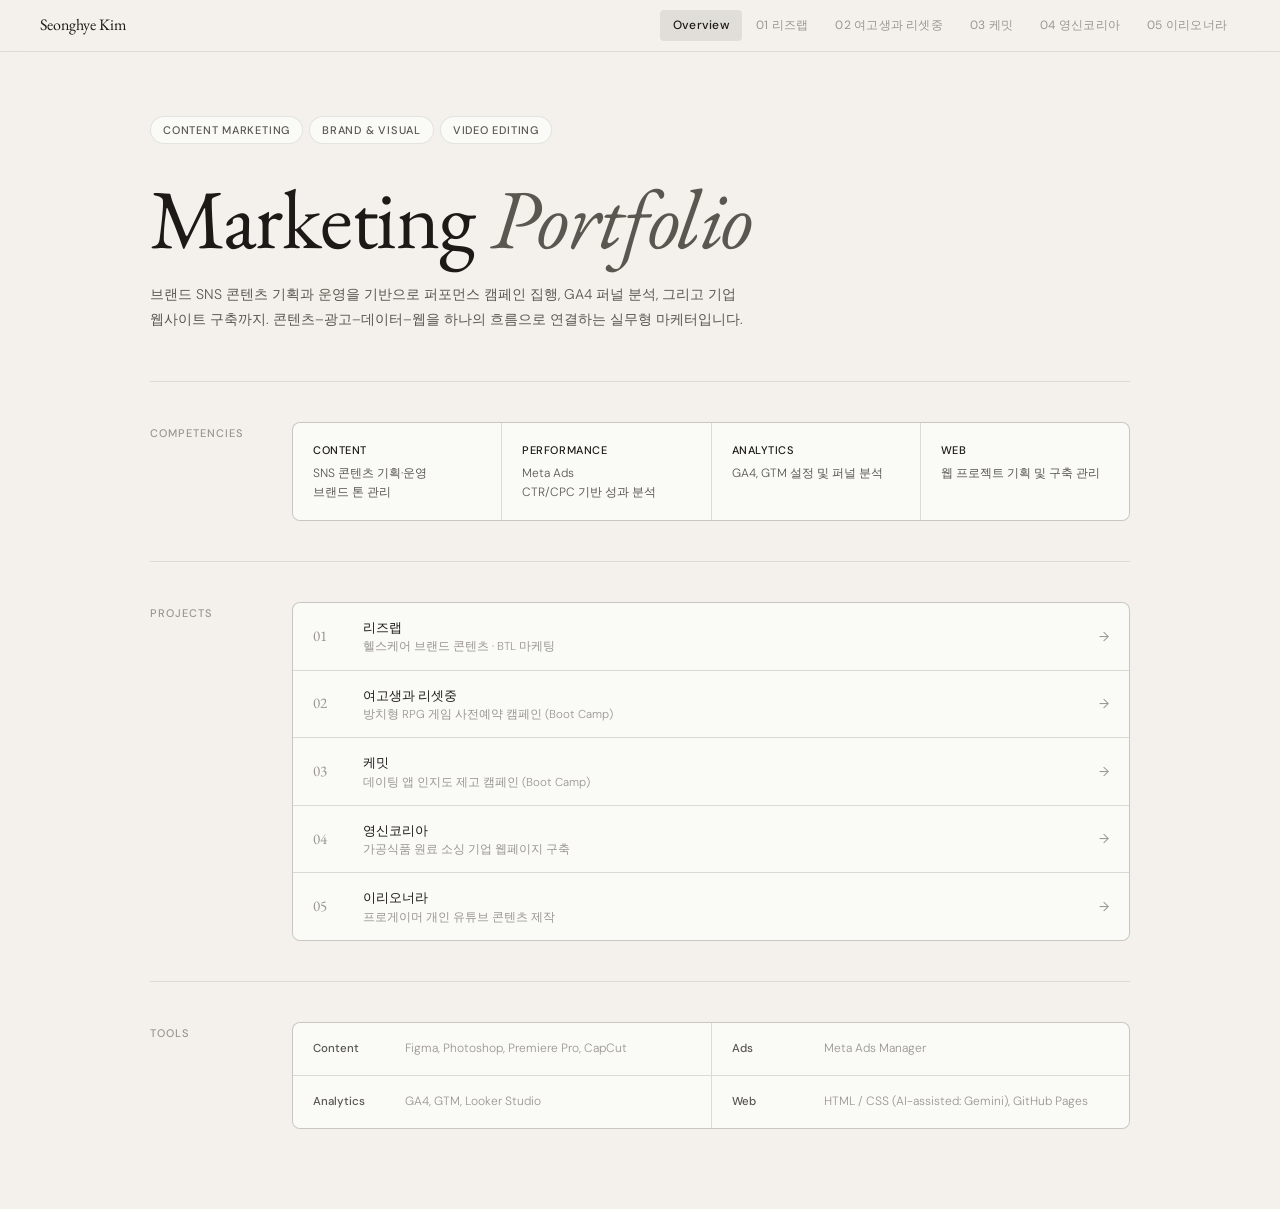
==== commit 2fefd71a: "Update index.html" ====
--- a/index.html
+++ b/index.html
@@ -106,8 +106,8 @@
     <div class="ov-row">
       <div class="ov-lbl">Competencies</div>
       <div class="comp-grid">
-        <div class="comp-cell"><h4>Content</h4><p>SNS 콘텐츠 기획·운영, 브랜드 톤 관리</p></div>
-        <div class="comp-cell"><h4>Performance</h4><p>Meta Ads, CTR/CPC 기반 성과 분석</p></div>
+        <div class="comp-cell"><h4>Content</h4><p>SNS 콘텐츠 기획·운영<br>브랜드 톤 관리</p></div>
+        <div class="comp-cell"><h4>Performance</h4><p>Meta Ads<br>CTR/CPC 기반 성과 분석</p></div>
         <div class="comp-cell"><h4>Analytics</h4><p>GA4, GTM 설정 및 퍼널 분석</p></div>
         <div class="comp-cell"><h4>Web</h4><p>웹 프로젝트 기획 및 구축 관리</p></div>
       </div>
@@ -156,7 +156,7 @@
         <div class="tools-cell"><span class="tk">Content</span><span class="tv">Figma, Photoshop, Premiere Pro, CapCut</span></div>
         <div class="tools-cell"><span class="tk">Ads</span><span class="tv">Meta Ads Manager</span></div>
         <div class="tools-cell"><span class="tk">Analytics</span><span class="tv">GA4, GTM, Looker Studio</span></div>
-        <div class="tools-cell"><span class="tk">Web</span><span class="tv">HTML / CSS, GitHub Pages · AI-assisted: Gemini</span></div>
+        <div class="tools-cell"><span class="tk">Web</span><span class="tv">HTML / CSS (AI-assisted: Gemini), GitHub Pages</span></div>
       </div>
     </div>
   </div>
